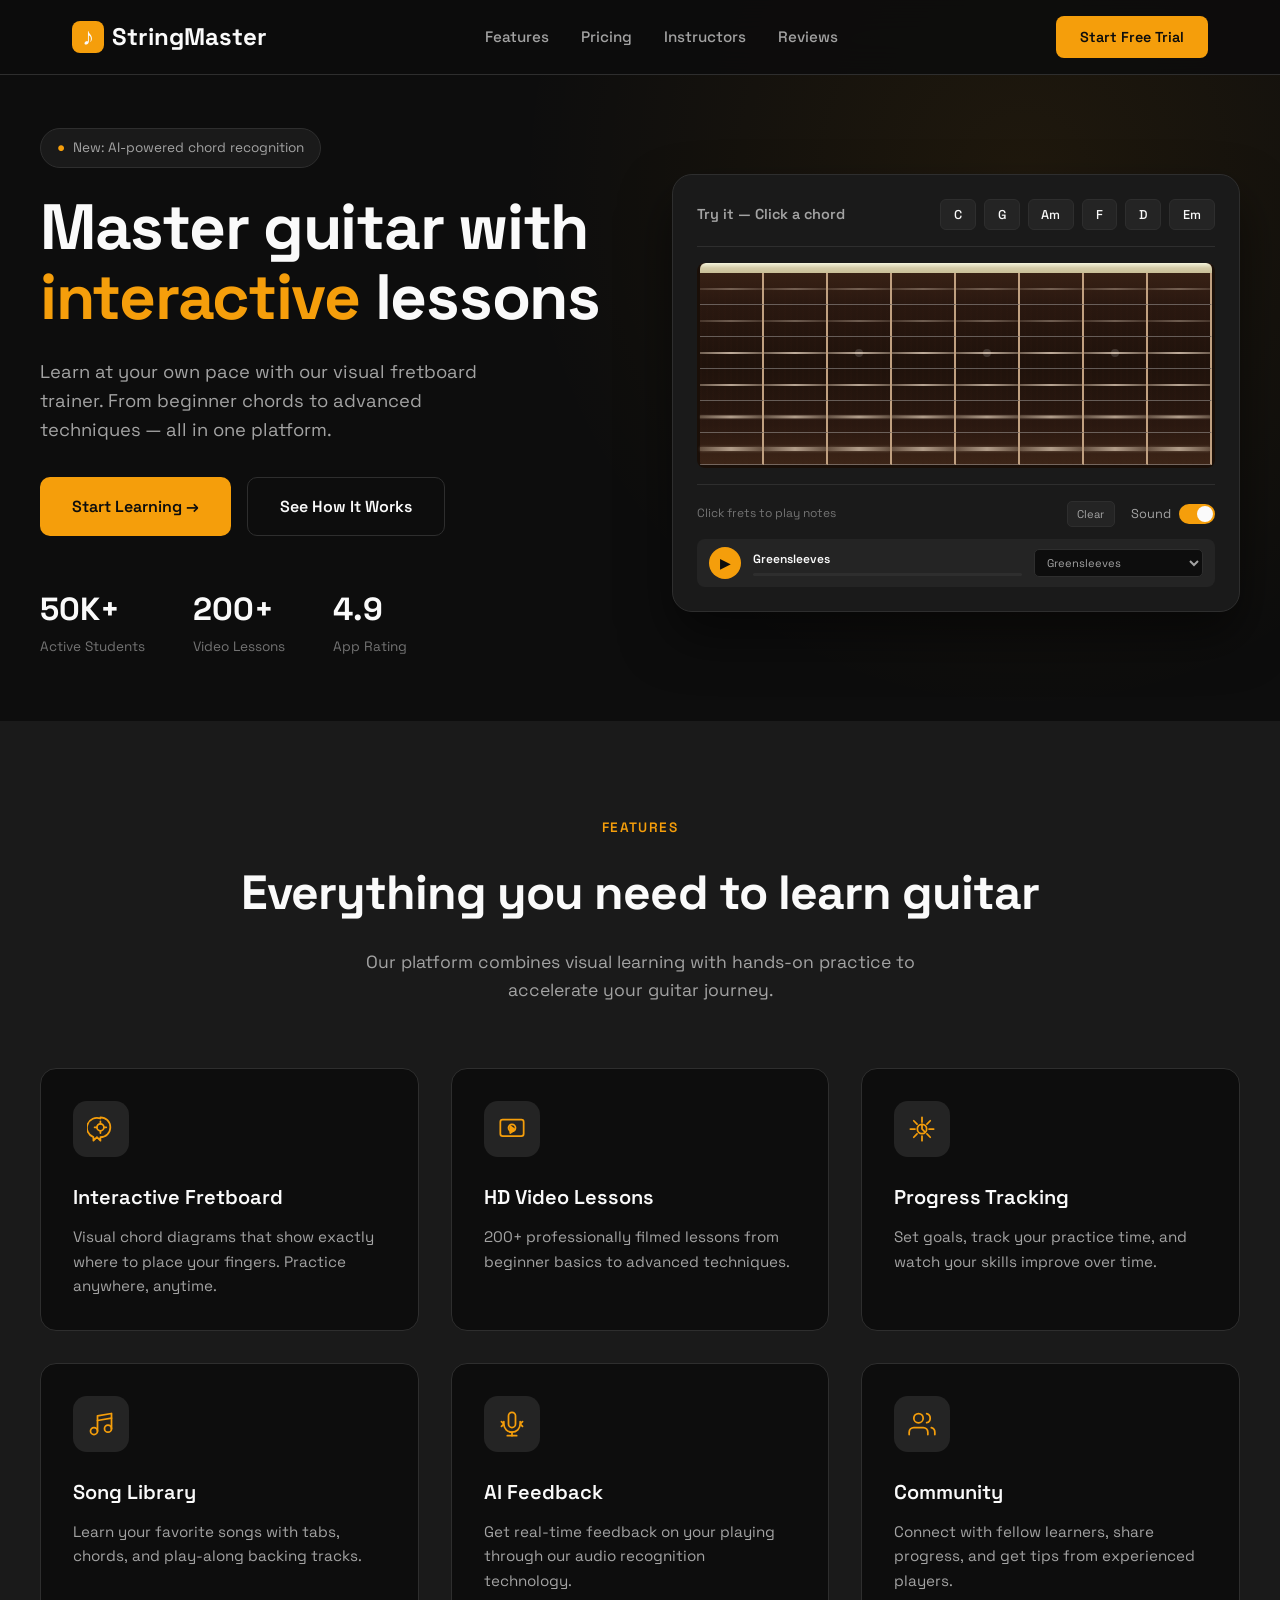
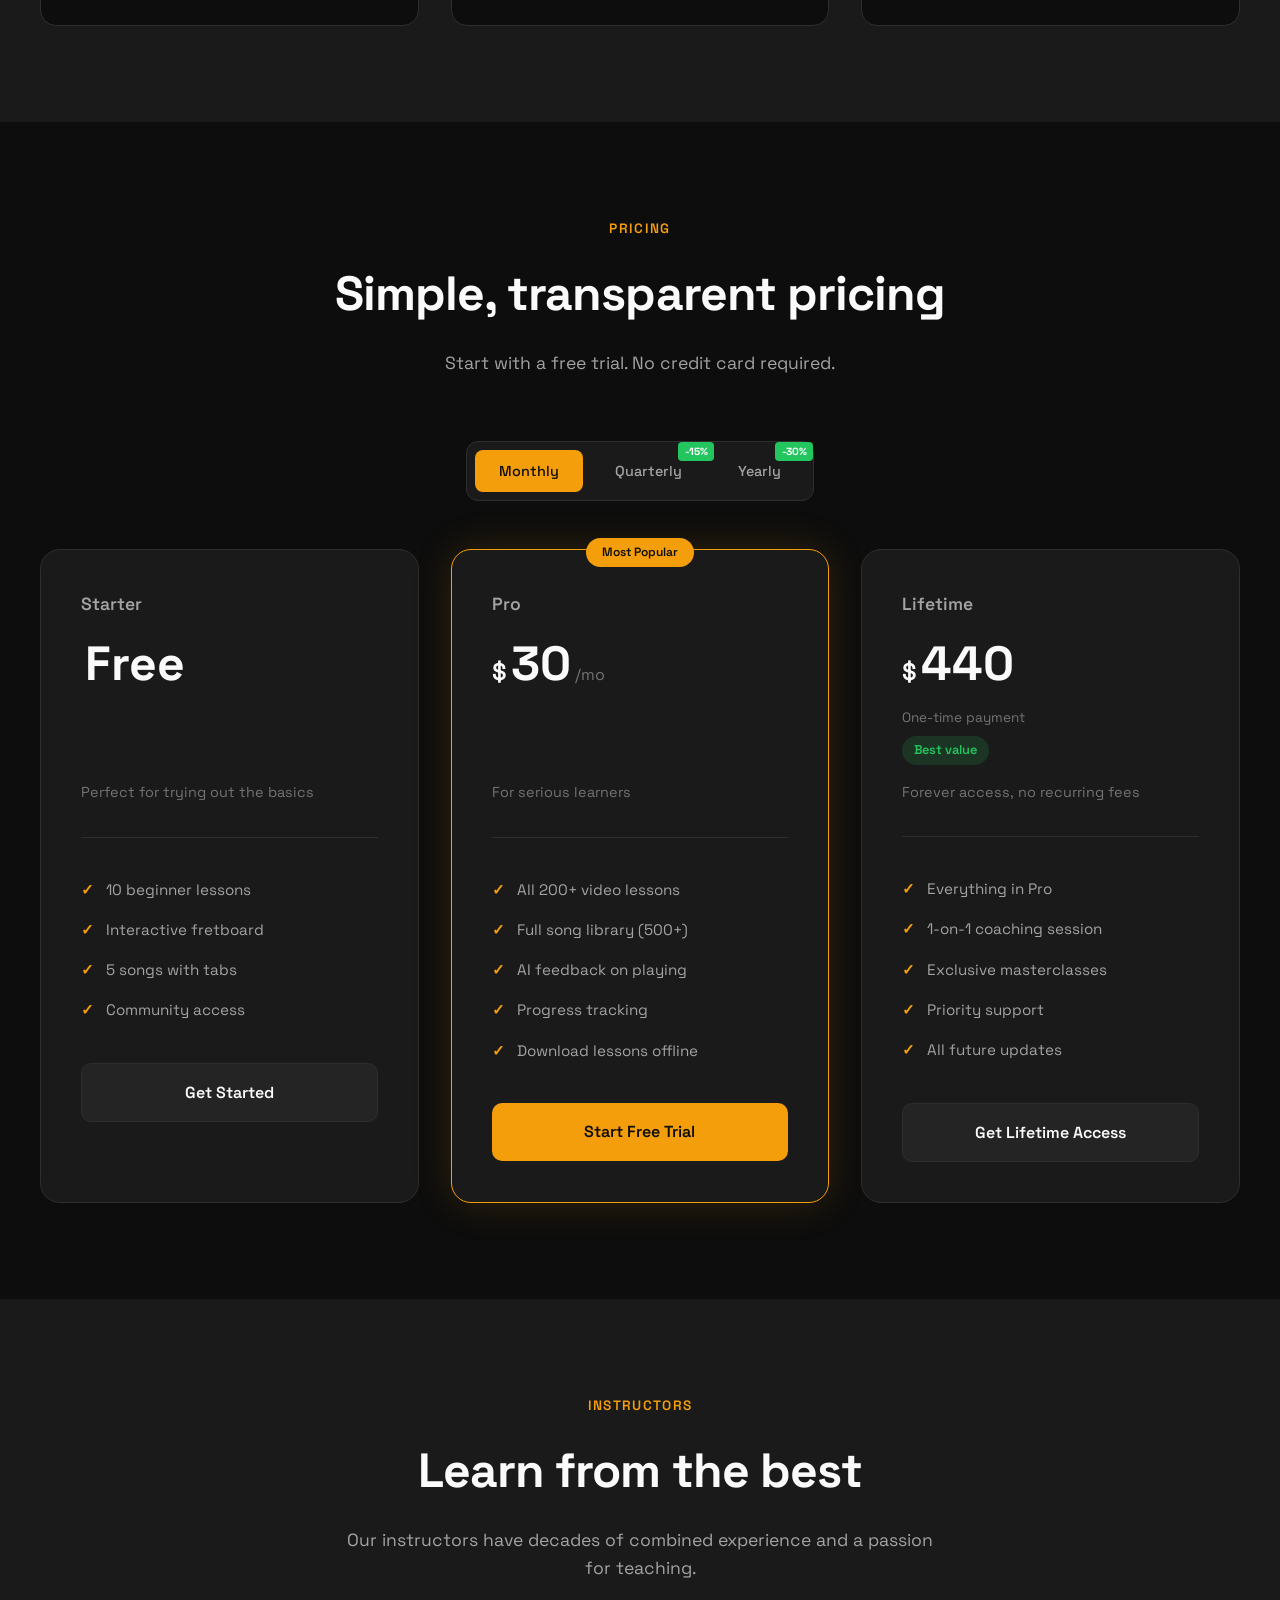
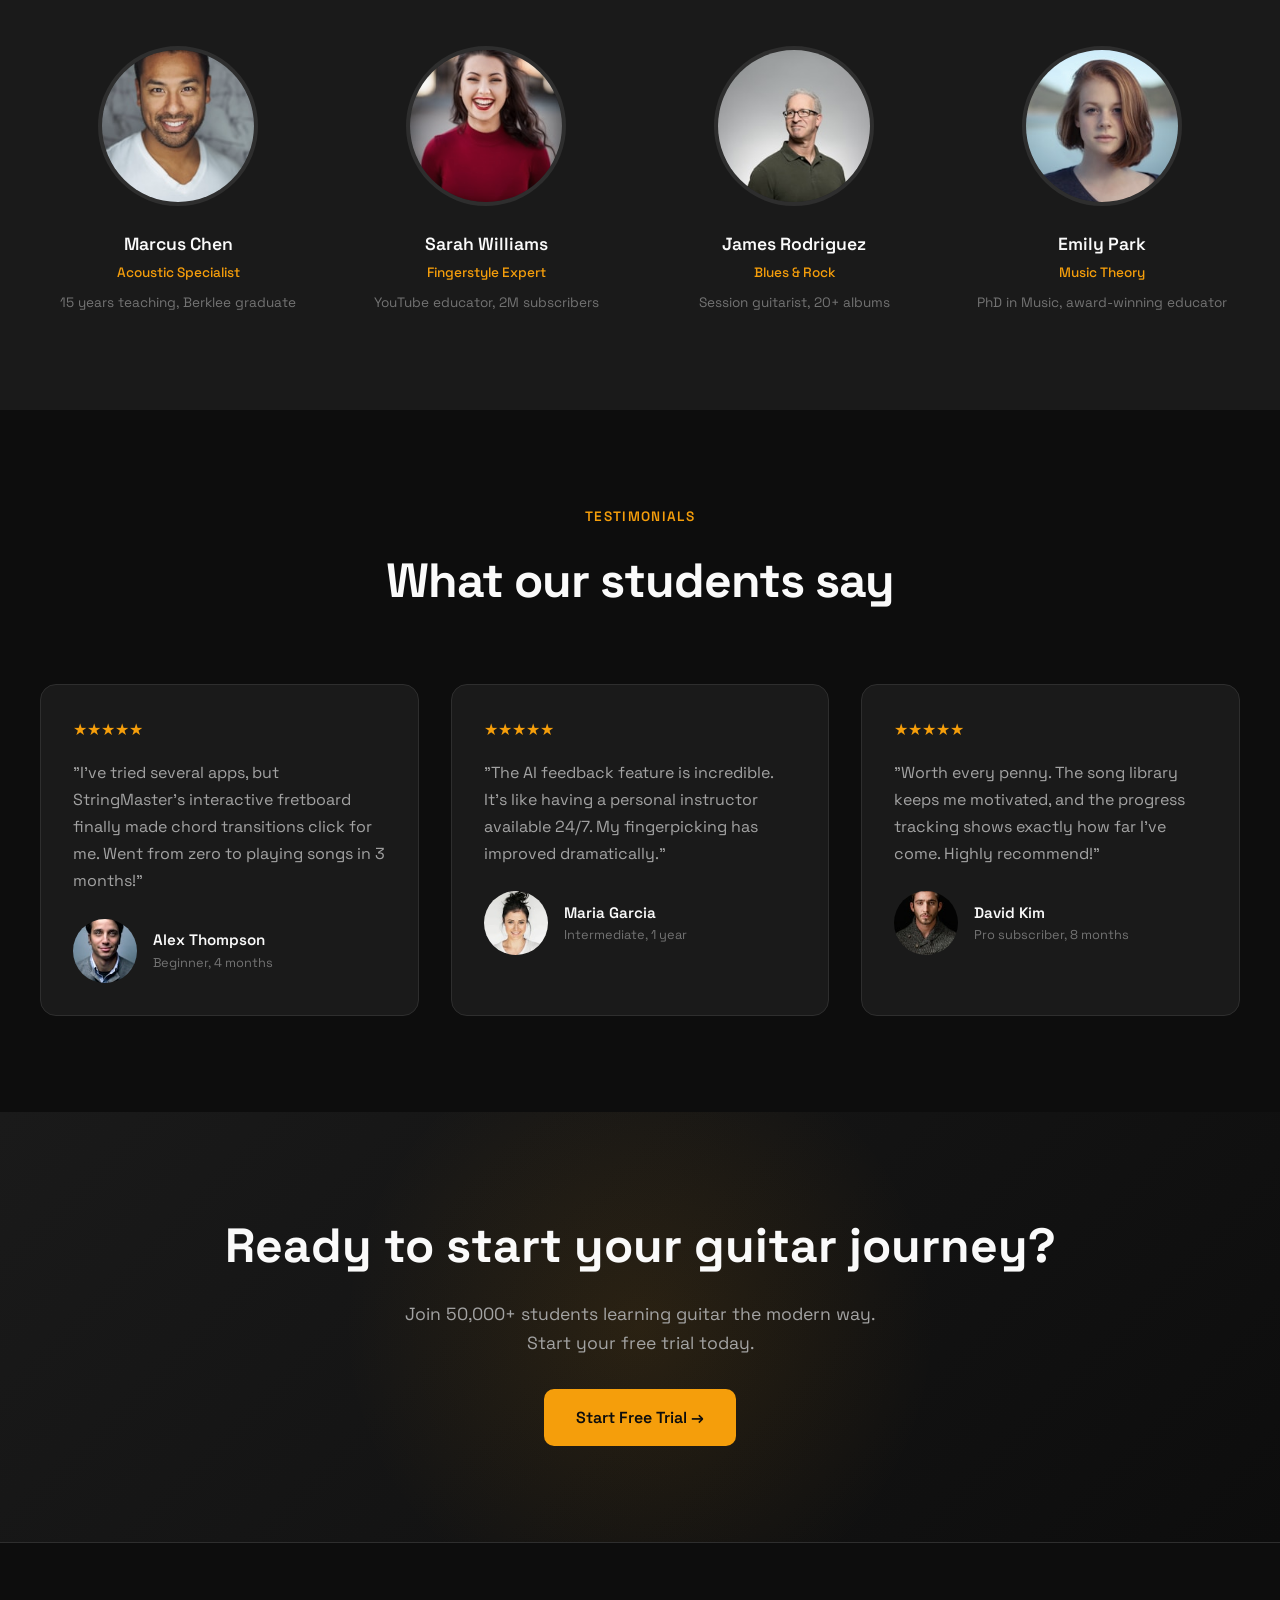
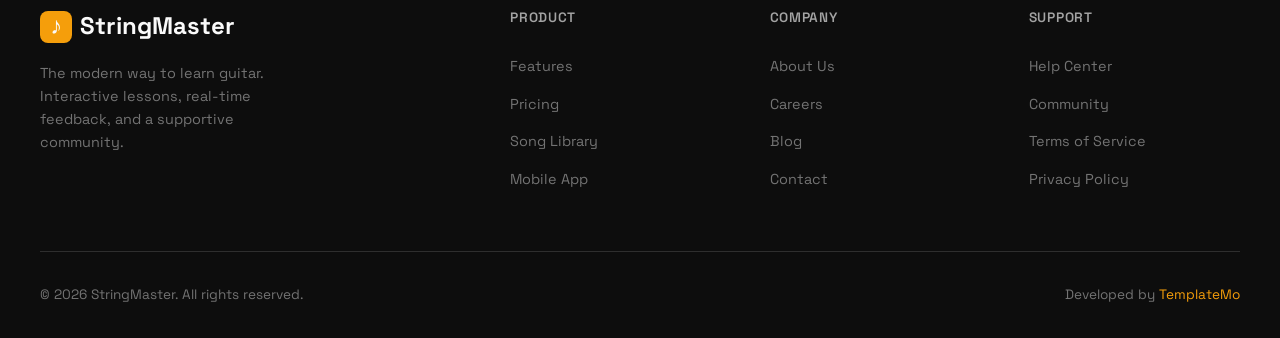
==== index.html @ d4609a4a "Add files via upload" ====
<!DOCTYPE html>
<html lang="en">
<head>
  <meta charset="UTF-8">
  <meta name="viewport" content="width=device-width, initial-scale=1.0">
  <title>StringMaster | Learn Guitar Online</title>
  <link rel="preconnect" href="https://fonts.googleapis.com">
  <link rel="preconnect" href="https://fonts.gstatic.com" crossorigin>
  <link href="https://fonts.googleapis.com/css2?family=Space+Grotesk:wght@300;400;500;600;700&display=swap" rel="stylesheet">
  <link rel="stylesheet" href="templatemo-606-string-master.css">
<!--

TemplateMo 606 String Master

https://templatemo.com/tm-606-string-master

-->
</head>
<body>

  <!-- Navigation -->
  <nav>
    <div class="nav-container">
      <a href="#" class="logo">
        <div class="logo-icon">♪</div>
        StringMaster
      </a>
      <ul class="nav-links">
        <li><a href="#features">Features</a></li>
        <li><a href="#pricing">Pricing</a></li>
        <li><a href="#instructors">Instructors</a></li>
        <li><a href="#testimonials">Reviews</a></li>
      </ul>
      <a href="#pricing" class="nav-cta"><span>Start Free Trial</span></a>
      <button class="mobile-menu-btn">☰</button>
    </div>
  </nav>

  <!-- Hero Section -->
  <!-- TIP: To enable full-screen hero, uncomment "min-height: 100vh" in the .hero CSS -->
  <section class="hero">
    <div class="hero-container">
      <div class="hero-content">
        <div class="hero-badge">
          <span>●</span> New: AI-powered chord recognition
        </div>
        <h1>Master guitar with <span class="highlight">interactive</span> lessons</h1>
        <p class="hero-description">
          Learn at your own pace with our visual fretboard trainer. 
          From beginner chords to advanced techniques — all in one platform.
        </p>
        <div class="hero-buttons">
          <a href="#pricing" class="btn-primary">
            Start Learning →
          </a>
          <a href="#features" class="btn-secondary">
            See How It Works
          </a>
        </div>
        <div class="hero-stats">
          <div class="stat">
            <div class="stat-value">50K+</div>
            <div class="stat-label">Active Students</div>
          </div>
          <div class="stat">
            <div class="stat-value">200+</div>
            <div class="stat-label">Video Lessons</div>
          </div>
          <div class="stat">
            <div class="stat-value">4.9</div>
            <div class="stat-label">App Rating</div>
          </div>
        </div>
      </div>

      <!-- Interactive Guitar -->
      <div class="guitar-wrapper">
        <div class="guitar-card">
          <div class="guitar-header">
            <span class="guitar-title">Try it — Click a chord</span>
            <div class="guitar-controls">
              <button class="chord-btn" data-chord="C">C</button>
              <button class="chord-btn" data-chord="G">G</button>
              <button class="chord-btn" data-chord="Am">Am</button>
              <button class="chord-btn" data-chord="F">F</button>
              <button class="chord-btn" data-chord="D">D</button>
              <button class="chord-btn" data-chord="Em">Em</button>
            </div>
          </div>
          <div class="guitar-neck">
            <div class="fretboard">
              <div class="nut"></div>
              <div class="fretboard-grid" id="fretboard">
                <div class="string-labels">
                  <div class="string-label">E</div>
                  <div class="string-label">B</div>
                  <div class="string-label">G</div>
                  <div class="string-label">D</div>
                  <div class="string-label">A</div>
                  <div class="string-label">E</div>
                </div>
                <!-- Frets generated by JS -->
              </div>
            </div>
          </div>
          <div class="guitar-footer">
            <div class="guitar-footer-row">
              <span class="guitar-hint">Click frets to play notes</span>
              <div class="footer-controls">
                <button class="clear-btn" id="clearBtn">Clear</button>
                <div class="sound-toggle">
                  <span>Sound</span>
                  <div class="toggle-switch active" id="soundToggle"></div>
                </div>
              </div>
            </div>
            <div class="song-player">
              <button class="play-btn" id="playBtn">▶</button>
              <div class="song-info">
                <div class="song-title" id="songTitle">Greensleeves</div>
                <div class="song-progress">
                  <div class="song-progress-bar" id="progressBar"></div>
                </div>
              </div>
              <select class="song-select" id="songSelect">
                <option value="greensleeves">Greensleeves</option>
                <option value="houseoftherisingsun">House of the Rising Sun</option>
                <option value="amazinggrace">Amazing Grace</option>
              </select>
            </div>
          </div>
        </div>
      </div>
    </div>
  </section>

  <!-- Features Section -->
  <section class="features" id="features">
    <div class="section-container">
      <div class="section-header">
        <div class="section-label">Features</div>
        <h2 class="section-title">Everything you need to learn guitar</h2>
        <p class="section-description">
          Our platform combines visual learning with hands-on practice 
          to accelerate your guitar journey.
        </p>
      </div>
      <div class="features-grid">
        <div class="feature-card">
          <div class="feature-icon">
            <svg width="28" height="28" viewBox="0 0 24 24" fill="none" stroke="currentColor" stroke-width="1.5" stroke-linecap="round" stroke-linejoin="round">
              <path d="M11.5 2a8.5 8.5 0 0 1 0 17v3l-3-3-3 3v-3a8.5 8.5 0 0 1 6-16z"/>
              <circle cx="11.5" cy="10.5" r="3"/>
              <path d="M11.5 7.5v-2M14.5 10.5h2M11.5 13.5v2M8.5 10.5h-2"/>
            </svg>
          </div>
          <h3>Interactive Fretboard</h3>
          <p>Visual chord diagrams that show exactly where to place your fingers. Practice anywhere, anytime.</p>
        </div>
        <div class="feature-card">
          <div class="feature-icon">
            <svg width="28" height="28" viewBox="0 0 24 24" fill="none" stroke="currentColor" stroke-width="1.5" stroke-linecap="round" stroke-linejoin="round">
              <rect x="2" y="4" width="20" height="14" rx="2"/>
              <circle cx="12" cy="11" r="3"/>
              <path d="M10.5 9.5l4 3-4 3z" fill="currentColor"/>
            </svg>
          </div>
          <h3>HD Video Lessons</h3>
          <p>200+ professionally filmed lessons from beginner basics to advanced techniques.</p>
        </div>
        <div class="feature-card">
          <div class="feature-icon">
            <svg width="28" height="28" viewBox="0 0 24 24" fill="none" stroke="currentColor" stroke-width="1.5" stroke-linecap="round" stroke-linejoin="round">
              <path d="M12 2v4M12 18v4M4.93 4.93l2.83 2.83M16.24 16.24l2.83 2.83M2 12h4M18 12h4M4.93 19.07l2.83-2.83M16.24 7.76l2.83-2.83"/>
              <circle cx="12" cy="12" r="4"/>
              <path d="M12 8v4l2 2"/>
            </svg>
          </div>
          <h3>Progress Tracking</h3>
          <p>Set goals, track your practice time, and watch your skills improve over time.</p>
        </div>
        <div class="feature-card">
          <div class="feature-icon">
            <svg width="28" height="28" viewBox="0 0 24 24" fill="none" stroke="currentColor" stroke-width="1.5" stroke-linecap="round" stroke-linejoin="round">
              <path d="M9 18V5l12-2v13"/>
              <circle cx="6" cy="18" r="3"/>
              <circle cx="18" cy="16" r="3"/>
              <path d="M9 9l12-2"/>
            </svg>
          </div>
          <h3>Song Library</h3>
          <p>Learn your favorite songs with tabs, chords, and play-along backing tracks.</p>
        </div>
        <div class="feature-card">
          <div class="feature-icon">
            <svg width="28" height="28" viewBox="0 0 24 24" fill="none" stroke="currentColor" stroke-width="1.5" stroke-linecap="round" stroke-linejoin="round">
              <path d="M12 2a3 3 0 0 0-3 3v7a3 3 0 0 0 6 0V5a3 3 0 0 0-3-3z"/>
              <path d="M19 10v2a7 7 0 0 1-14 0v-2"/>
              <line x1="12" y1="19" x2="12" y2="22"/>
              <path d="M8 22h8"/>
              <path d="M3 10l1.5 1.5M21 10l-1.5 1.5M3 14l1.5-1.5M21 14l-1.5-1.5"/>
            </svg>
          </div>
          <h3>AI Feedback</h3>
          <p>Get real-time feedback on your playing through our audio recognition technology.</p>
        </div>
        <div class="feature-card">
          <div class="feature-icon">
            <svg width="28" height="28" viewBox="0 0 24 24" fill="none" stroke="currentColor" stroke-width="1.5" stroke-linecap="round" stroke-linejoin="round">
              <path d="M17 21v-2a4 4 0 0 0-4-4H5a4 4 0 0 0-4 4v2"/>
              <circle cx="9" cy="7" r="4"/>
              <path d="M23 21v-2a4 4 0 0 0-3-3.87"/>
              <path d="M16 3.13a4 4 0 0 1 0 7.75"/>
            </svg>
          </div>
          <h3>Community</h3>
          <p>Connect with fellow learners, share progress, and get tips from experienced players.</p>
        </div>
      </div>
    </div>
  </section>

  <!-- Pricing Section -->
  <section class="pricing" id="pricing">
    <div class="section-container">
      <div class="section-header">
        <div class="section-label">Pricing</div>
        <h2 class="section-title">Simple, transparent pricing</h2>
        <p class="section-description">
          Start with a free trial. No credit card required.
        </p>
      </div>
      <div class="billing-toggle">
        <button class="billing-option active" data-billing="monthly">Monthly</button>
        <button class="billing-option" data-billing="quarterly">
          Quarterly
          <span class="discount-badge">-15%</span>
        </button>
        <button class="billing-option" data-billing="yearly">
          Yearly
          <span class="discount-badge">-30%</span>
        </button>
      </div>
      <div class="pricing-grid">
        <div class="pricing-card">
          <div class="pricing-name">Starter</div>
          <div class="pricing-price">
            <span class="currency"></span>Free
          </div>
          <div class="pricing-billed"></div>
          <div class="pricing-savings"></div>
          <p class="pricing-description">Perfect for trying out the basics</p>
          <ul class="pricing-features">
            <li>10 beginner lessons</li>
            <li>Interactive fretboard</li>
            <li>5 songs with tabs</li>
            <li>Community access</li>
          </ul>
          <a href="#" class="pricing-btn">Get Started</a>
        </div>
        <div class="pricing-card featured" id="proCard">
          <div class="pricing-name">Pro</div>
          <div class="pricing-price">
            <span class="currency">$</span><span id="proPrice">30</span><span class="period">/mo</span>
          </div>
          <div class="pricing-billed" id="proBilled"></div>
          <div class="pricing-savings" id="proSavings"></div>
          <p class="pricing-description">For serious learners</p>
          <ul class="pricing-features">
            <li>All 200+ video lessons</li>
            <li>Full song library (500+)</li>
            <li>AI feedback on playing</li>
            <li>Progress tracking</li>
            <li>Download lessons offline</li>
          </ul>
          <a href="#" class="pricing-btn">Start Free Trial</a>
        </div>
        <div class="pricing-card">
          <div class="pricing-name">Lifetime</div>
          <div class="pricing-price">
            <span class="currency">$</span>440
          </div>
          <div class="pricing-billed">One-time payment</div>
          <div class="pricing-savings">Best value</div>
          <p class="pricing-description">Forever access, no recurring fees</p>
          <ul class="pricing-features">
            <li>Everything in Pro</li>
            <li>1-on-1 coaching session</li>
            <li>Exclusive masterclasses</li>
            <li>Priority support</li>
            <li>All future updates</li>
          </ul>
          <a href="#" class="pricing-btn">Get Lifetime Access</a>
        </div>
      </div>
    </div>
  </section>

  <!-- Instructors Section -->
  <section class="instructors" id="instructors">
    <div class="section-container">
      <div class="section-header">
        <div class="section-label">Instructors</div>
        <h2 class="section-title">Learn from the best</h2>
        <p class="section-description">
          Our instructors have decades of combined experience and a passion for teaching.
        </p>
      </div>
      <div class="instructors-grid">
        <div class="instructor-card">
          <div class="instructor-image">
            <img src="images/acoustic-specialist.jpg" alt="Marcus Chen">
          </div>
          <div class="instructor-name">Marcus Chen</div>
          <div class="instructor-role">Acoustic Specialist</div>
          <p class="instructor-bio">15 years teaching, Berklee graduate</p>
        </div>
        <div class="instructor-card">
          <div class="instructor-image">
            <img src="images/fingerstyle-expert.jpg" alt="Sarah Williams">
          </div>
          <div class="instructor-name">Sarah Williams</div>
          <div class="instructor-role">Fingerstyle Expert</div>
          <p class="instructor-bio">YouTube educator, 2M subscribers</p>
        </div>
        <div class="instructor-card">
          <div class="instructor-image">
            <img src="images/blues-rock-guitar.jpg" alt="James Rodriguez">
          </div>
          <div class="instructor-name">James Rodriguez</div>
          <div class="instructor-role">Blues & Rock</div>
          <p class="instructor-bio">Session guitarist, 20+ albums</p>
        </div>
        <div class="instructor-card">
          <div class="instructor-image">
            <img src="images/music-theory-instructor.jpg" alt="Emily Park">
          </div>
          <div class="instructor-name">Emily Park</div>
          <div class="instructor-role">Music Theory</div>
          <p class="instructor-bio">PhD in Music, award-winning educator</p>
        </div>
      </div>
    </div>
  </section>

  <!-- Testimonials Section -->
  <section class="testimonials" id="testimonials">
    <div class="section-container">
      <div class="section-header">
        <div class="section-label">Testimonials</div>
        <h2 class="section-title">What our students say</h2>
      </div>
      <div class="testimonials-grid">
        <div class="testimonial-card">
          <div class="testimonial-stars">★★★★★</div>
          <p class="testimonial-text">"I've tried several apps, but StringMaster's interactive fretboard finally made chord transitions click for me. Went from zero to playing songs in 3 months!"</p>
          <div class="testimonial-author">
            <div class="testimonial-avatar">
              <img src="images/alex-student.jpg" alt="Alex Thompson">
            </div>
            <div>
              <div class="testimonial-name">Alex Thompson</div>
              <div class="testimonial-title">Beginner, 4 months</div>
            </div>
          </div>
        </div>
        <div class="testimonial-card">
          <div class="testimonial-stars">★★★★★</div>
          <p class="testimonial-text">"The AI feedback feature is incredible. It's like having a personal instructor available 24/7. My fingerpicking has improved dramatically."</p>
          <div class="testimonial-author">
            <div class="testimonial-avatar">
              <img src="images/maria-student.jpg" alt="Maria Garcia">
            </div>
            <div>
              <div class="testimonial-name">Maria Garcia</div>
              <div class="testimonial-title">Intermediate, 1 year</div>
            </div>
          </div>
        </div>
        <div class="testimonial-card">
          <div class="testimonial-stars">★★★★★</div>
          <p class="testimonial-text">"Worth every penny. The song library keeps me motivated, and the progress tracking shows exactly how far I've come. Highly recommend!"</p>
          <div class="testimonial-author">
            <div class="testimonial-avatar">
              <img src="images/david-student.jpg" alt="David Kim">
            </div>
            <div>
              <div class="testimonial-name">David Kim</div>
              <div class="testimonial-title">Pro subscriber, 8 months</div>
            </div>
          </div>
        </div>
      </div>
    </div>
  </section>

  <!-- CTA Section -->
  <section class="cta">
    <div class="section-container cta-content">
      <h2>Ready to start your guitar journey?</h2>
      <p>Join 50,000+ students learning guitar the modern way. Start your free trial today.</p>
      <a href="#pricing" class="btn-primary">Start Free Trial →</a>
    </div>
  </section>

  <!-- Footer -->
  <footer>
    <div class="footer-container">
      <div class="footer-grid">
        <div class="footer-brand">
          <a href="#" class="logo">
            <div class="logo-icon">♪</div>
            StringMaster
          </a>
          <p>The modern way to learn guitar. Interactive lessons, real-time feedback, and a supportive community.</p>
        </div>
        <div>
          <h4 class="footer-title">Product</h4>
          <ul class="footer-links">
            <li><a href="#">Features</a></li>
            <li><a href="#">Pricing</a></li>
            <li><a href="#">Song Library</a></li>
            <li><a href="#">Mobile App</a></li>
          </ul>
        </div>
        <div>
          <h4 class="footer-title">Company</h4>
          <ul class="footer-links">
            <li><a href="#">About Us</a></li>
            <li><a href="#">Careers</a></li>
            <li><a href="#">Blog</a></li>
            <li><a href="#">Contact</a></li>
          </ul>
        </div>
        <div>
          <h4 class="footer-title">Support</h4>
          <ul class="footer-links">
            <li><a href="#">Help Center</a></li>
            <li><a href="#">Community</a></li>
            <li><a href="#">Terms of Service</a></li>
            <li><a href="#">Privacy Policy</a></li>
          </ul>
        </div>
      </div>
      <div class="footer-bottom">
        <span>© 2026 StringMaster. All rights reserved.</span>
        <span>Developed by <a href="https://www.templatemo.com" target="_blank" rel="nofollow noopener">TemplateMo</a></span>
      </div>
    </div>
  </footer>

<script src="templatemo-606-string-scripts.js"></script>
</body>
</html>
---- templatemo-606-string-master.css ----
@charset "utf-8";
/* CSS Document 

TemplateMo 606 String Master

https://templatemo.com/tm-606-string-master

*/

* {
	margin: 0;
	padding: 0;
	box-sizing: border-box;
}

:root {
	--bg-dark: #0d0d0d;
	--bg-card: #1a1a1a;
	--bg-elevated: #242424;
	--accent: #f59e0b;
	--accent-light: #fbbf24;
	--accent-dark: #d97706;
	--text-primary: #fafafa;
	--text-secondary: #a3a3a3;
	--text-muted: #737373;
	--border: #2e2e2e;
}

html {
	scroll-behavior: smooth;
}

body {
	font-family: 'Space Grotesk', sans-serif;
	background: var(--bg-dark);
	color: var(--text-primary);
	line-height: 1.6;
}

/* Navigation */
nav {
	position: fixed;
	top: 0;
	left: 0;
	right: 0;
	z-index: 1000;
	background: rgba(13, 13, 13, 0.9);
	backdrop-filter: blur(20px);
	border-bottom: 1px solid var(--border);
}

.nav-container {
	max-width: 1200px;
	margin: 0 auto;
	padding: 1rem 2rem;
	display: flex;
	justify-content: space-between;
	align-items: center;
}

.logo {
	font-size: 1.5rem;
	font-weight: 700;
	color: var(--text-primary);
	text-decoration: none;
	display: flex;
	align-items: center;
	gap: 0.5rem;
}

.logo-icon {
	width: 32px;
	height: 32px;
	background: var(--accent);
	border-radius: 8px;
	display: flex;
	align-items: center;
	justify-content: center;
}

.nav-links {
	display: flex;
	gap: 2rem;
	list-style: none;
}

.nav-links a {
	color: var(--text-secondary);
	text-decoration: none;
	font-size: 0.95rem;
	font-weight: 500;
	transition: color 0.2s;
}

.nav-links a:hover {
	color: var(--accent);
}

.nav-cta {
	background: var(--accent);
	color: var(--bg-dark);
	padding: 0.6rem 1.5rem;
	border-radius: 8px;
	text-decoration: none;
	font-weight: 600;
	font-size: 0.9rem;
	transition: all 0.2s;
}

.nav-cta span {
	display: inline;
	background: transparent;
	padding: 0;
}

.nav-cta:hover {
	background: var(--accent-light);
	transform: translateY(-1px);
}

/* Hero Section */
.hero {
	/* min-height: 100vh; */
	/* Uncomment for full-screen hero */
	display: flex;
	align-items: center;
	padding: 8rem 2rem 4rem;
	position: relative;
	overflow: hidden;
}

.hero::before {
	content: '';
	position: absolute;
	top: -50%;
	right: -20%;
	width: 80%;
	height: 150%;
	background: radial-gradient(ellipse, rgba(245, 158, 11, 0.08) 0%, transparent 70%);
	pointer-events: none;
}

.hero-container {
	max-width: 1200px;
	margin: 0 auto;
	display: grid;
	grid-template-columns: 1fr 1fr;
	gap: 4rem;
	align-items: center;
}

.hero-content {
	position: relative;
	z-index: 1;
}

.hero-badge {
	display: inline-flex;
	align-items: center;
	gap: 0.5rem;
	background: var(--bg-card);
	border: 1px solid var(--border);
	padding: 0.5rem 1rem;
	border-radius: 100px;
	font-size: 0.85rem;
	color: var(--text-secondary);
	margin-bottom: 1.5rem;
}

.hero-badge span {
	color: var(--accent);
}

.hero h1 {
	font-size: clamp(2.5rem, 5vw, 4rem);
	font-weight: 700;
	line-height: 1.1;
	margin-bottom: 1.5rem;
	letter-spacing: -0.02em;
}

.hero h1 .highlight {
	color: var(--accent);
}

.hero-description {
	font-size: 1.15rem;
	color: var(--text-secondary);
	margin-bottom: 2rem;
	max-width: 480px;
}

.hero-buttons {
	display: flex;
	gap: 1rem;
	margin-bottom: 3rem;
}

.btn-primary {
	background: var(--accent);
	color: var(--bg-dark);
	padding: 1rem 2rem;
	border-radius: 10px;
	text-decoration: none;
	font-weight: 600;
	display: inline-flex;
	align-items: center;
	gap: 0.5rem;
	transition: all 0.2s;
}

.btn-primary:hover {
	background: var(--accent-light);
	transform: translateY(-2px);
	box-shadow: 0 10px 30px rgba(245, 158, 11, 0.3);
}

.btn-secondary {
	background: transparent;
	color: var(--text-primary);
	padding: 1rem 2rem;
	border-radius: 10px;
	text-decoration: none;
	font-weight: 600;
	border: 1px solid var(--border);
	transition: all 0.2s;
}

.btn-secondary:hover {
	border-color: var(--text-secondary);
	background: var(--bg-card);
}

.hero-stats {
	display: flex;
	gap: 3rem;
}

.stat {
	text-align: left;
}

.stat-value {
	font-size: 2rem;
	font-weight: 700;
	color: var(--text-primary);
}

.stat-label {
	font-size: 0.85rem;
	color: var(--text-muted);
}

/* Guitar Section */
.guitar-wrapper {
	position: relative;
	z-index: 1;
}

.guitar-card {
	background: var(--bg-card);
	border: 1px solid var(--border);
	border-radius: 20px;
	padding: 1.5rem;
	box-shadow: 0 25px 50px rgba(0, 0, 0, 0.5);
}

.guitar-header {
	display: flex;
	justify-content: space-between;
	align-items: center;
	margin-bottom: 1rem;
	padding-bottom: 1rem;
	border-bottom: 1px solid var(--border);
}

.guitar-title {
	font-size: 0.9rem;
	font-weight: 600;
	color: var(--text-secondary);
}

.guitar-controls {
	display: flex;
	gap: 0.5rem;
}

.chord-btn {
	background: var(--bg-elevated);
	border: 1px solid var(--border);
	color: var(--text-primary);
	padding: 0.4rem 0.8rem;
	border-radius: 6px;
	font-size: 0.8rem;
	font-family: inherit;
	font-weight: 500;
	cursor: pointer;
	transition: all 0.15s;
}

.chord-btn:hover {
	background: var(--accent);
	color: var(--bg-dark);
	border-color: var(--accent);
}

.chord-btn.active {
	background: var(--accent);
	color: var(--bg-dark);
	border-color: var(--accent);
}

/* Mini Guitar Fretboard */
.guitar-neck {
	position: relative;
	overflow: hidden;
	border-radius: 8px;
}

.fretboard {
	background:
		repeating-linear-gradient(90deg,
			transparent 0px,
			rgba(60, 30, 20, 0.15) 1px,
			transparent 2px,
			transparent 6px),
		linear-gradient(180deg,
			#3d2517 0%,
			#2a1810 20%,
			#1f120b 50%,
			#2a1810 80%,
			#3d2517 100%);
	border-radius: 6px;
	border: 3px solid #1a0f08;
	border-top: none;
}

.nut {
	height: 10px;
	background: linear-gradient(180deg,
			#f5f5dc 0%,
			#d4cba8 50%,
			#c9c098 100%);
	border-radius: 6px 6px 0 0;
}

.fretboard-grid {
	display: grid;
	grid-template-columns: repeat(8, 1fr);
	grid-template-rows: repeat(6, 32px);
	position: relative;
}

.string-labels {
	position: absolute;
	left: -28px;
	top: 0;
	height: calc(6 * 32px);
	display: flex;
	flex-direction: column;
}

.string-label {
	height: 32px;
	display: flex;
	align-items: center;
	justify-content: center;
	font-size: 0.7rem;
	color: var(--text-muted);
	font-weight: 500;
}

.fret {
	position: relative;
	border-right: 2px solid #c0a080;
	border-bottom: 1px solid rgba(200, 200, 200, 0.4);
	cursor: pointer;
	display: flex;
	align-items: center;
	justify-content: center;
	transition: background 0.1s;
}

.fret:hover {
	background: rgba(245, 158, 11, 0.15);
}

.fret::after {
	content: '';
	position: absolute;
	left: 0;
	right: 0;
	top: 50%;
	transform: translateY(-50%);
	pointer-events: none;
}

/* String thickness - thicker for lower strings */
.fret[data-string="0"]::after {
	height: 1px;
	background: linear-gradient(90deg,
			rgba(200, 180, 160, 0.4),
			rgba(240, 220, 200, 0.7),
			rgba(200, 180, 160, 0.4));
}

.fret[data-string="1"]::after {
	height: 1px;
	background: linear-gradient(90deg,
			rgba(200, 180, 160, 0.4),
			rgba(240, 220, 200, 0.7),
			rgba(200, 180, 160, 0.4));
}

.fret[data-string="2"]::after {
	height: 2px;
	background: linear-gradient(90deg,
			rgba(190, 170, 150, 0.5),
			rgba(230, 210, 190, 0.8),
			rgba(190, 170, 150, 0.5));
}

.fret[data-string="3"]::after {
	height: 2px;
	background: linear-gradient(90deg,
			rgba(180, 160, 140, 0.5),
			rgba(220, 200, 180, 0.8),
			rgba(180, 160, 140, 0.5));
}

.fret[data-string="4"]::after {
	height: 3px;
	background: linear-gradient(90deg,
			rgba(160, 140, 120, 0.5),
			rgba(200, 180, 160, 0.85),
			rgba(160, 140, 120, 0.5));
	box-shadow: 0 0 2px rgba(200, 180, 160, 0.3);
}

.fret[data-string="5"]::after {
	height: 4px;
	background: linear-gradient(90deg,
			rgba(150, 130, 110, 0.5),
			rgba(190, 170, 150, 0.9),
			rgba(150, 130, 110, 0.5));
	box-shadow: 0 0 3px rgba(190, 170, 150, 0.4);
}

.note-marker {
	width: 18px;
	height: 18px;
	background: var(--accent);
	border-radius: 50%;
	display: none;
	align-items: center;
	justify-content: center;
	font-size: 0.5rem;
	font-weight: 700;
	color: var(--bg-dark);
	z-index: 2;
	box-shadow: 0 2px 8px rgba(245, 158, 11, 0.5);
}

.note-marker.show {
	display: flex;
}

.note-marker.playing {
	animation: notePulse 0.3s ease;
}

@keyframes notePulse {
	0% {
		transform: scale(1);
	}

	50% {
		transform: scale(1.3);
	}

	100% {
		transform: scale(1);
	}
}

.fret-marker {
	position: absolute;
	width: 8px;
	height: 8px;
	background: rgba(255, 255, 255, 0.15);
	border-radius: 50%;
	pointer-events: none;
}

.guitar-footer {
	margin-top: 1rem;
	padding-top: 1rem;
	border-top: 1px solid var(--border);
	display: flex;
	flex-direction: column;
	gap: 0.75rem;
}

.guitar-footer-row {
	display: flex;
	justify-content: space-between;
	align-items: center;
}

.guitar-hint {
	font-size: 0.75rem;
	color: var(--text-muted);
}

.footer-controls {
	display: flex;
	align-items: center;
	gap: 1rem;
}

.clear-btn {
	background: var(--bg-elevated);
	border: 1px solid var(--border);
	color: var(--text-secondary);
	padding: 0.3rem 0.6rem;
	border-radius: 5px;
	font-size: 0.7rem;
	font-family: inherit;
	cursor: pointer;
	transition: all 0.15s;
}

.clear-btn:hover {
	background: var(--border);
	color: var(--text-primary);
}

.sound-toggle {
	display: flex;
	align-items: center;
	gap: 0.5rem;
	font-size: 0.8rem;
	color: var(--text-secondary);
}

.toggle-switch {
	width: 36px;
	height: 20px;
	background: var(--bg-elevated);
	border-radius: 10px;
	position: relative;
	cursor: pointer;
	transition: background 0.2s;
}

.toggle-switch.active {
	background: var(--accent);
}

.toggle-switch::after {
	content: '';
	position: absolute;
	width: 16px;
	height: 16px;
	background: var(--text-primary);
	border-radius: 50%;
	top: 2px;
	left: 2px;
	transition: transform 0.2s;
}

.toggle-switch.active::after {
	transform: translateX(16px);
}

/* Song Player */
.song-player {
	display: flex;
	align-items: center;
	gap: 0.75rem;
	background: var(--bg-elevated);
	border-radius: 8px;
	padding: 0.5rem 0.75rem;
}

.play-btn {
	width: 32px;
	height: 32px;
	background: var(--accent);
	border: none;
	border-radius: 50%;
	color: var(--bg-dark);
	font-size: 0.9rem;
	cursor: pointer;
	display: flex;
	align-items: center;
	justify-content: center;
	transition: all 0.15s;
	flex-shrink: 0;
}

.play-btn:hover {
	background: var(--accent-light);
	transform: scale(1.05);
}

.play-btn.playing {
	background: var(--accent-dark);
}

.song-info {
	flex: 1;
	min-width: 0;
}

.song-title {
	font-size: 0.75rem;
	font-weight: 600;
	color: var(--text-primary);
	white-space: nowrap;
	overflow: hidden;
	text-overflow: ellipsis;
}

.song-progress {
	width: 100%;
	height: 3px;
	background: var(--border);
	border-radius: 2px;
	margin-top: 4px;
	overflow: hidden;
}

.song-progress-bar {
	height: 100%;
	background: var(--accent);
	width: 0%;
	transition: width 0.1s linear;
}

.song-select {
	background: var(--bg-dark);
	border: 1px solid var(--border);
	color: var(--text-secondary);
	padding: 0.3rem 0.5rem;
	border-radius: 5px;
	font-size: 0.7rem;
	font-family: inherit;
	cursor: pointer;
}

.song-select:focus {
	outline: none;
	border-color: var(--accent);
}

/* Features Section */
.features {
	padding: 6rem 2rem;
	background: var(--bg-card);
}

.section-container {
	max-width: 1200px;
	margin: 0 auto;
}

.section-header {
	text-align: center;
	margin-bottom: 4rem;
}

.section-label {
	font-size: 0.85rem;
	color: var(--accent);
	font-weight: 600;
	text-transform: uppercase;
	letter-spacing: 0.1em;
	margin-bottom: 1rem;
}

.section-title {
	font-size: clamp(2rem, 4vw, 3rem);
	font-weight: 700;
	margin-bottom: 1rem;
	letter-spacing: -0.02em;
}

.section-description {
	font-size: 1.1rem;
	color: var(--text-secondary);
	max-width: 600px;
	margin: 0 auto;
}

.features-grid {
	display: grid;
	grid-template-columns: repeat(3, 1fr);
	gap: 2rem;
}

.feature-card {
	background: var(--bg-dark);
	border: 1px solid var(--border);
	border-radius: 16px;
	padding: 2rem;
	transition: all 0.3s;
}

.feature-card:hover {
	border-color: var(--accent);
	transform: translateY(-4px);
}

.feature-icon {
	width: 56px;
	height: 56px;
	background: var(--bg-elevated);
	border-radius: 14px;
	display: flex;
	align-items: center;
	justify-content: center;
	margin-bottom: 1.5rem;
	color: var(--accent);
	transition: all 0.3s;
}

.feature-card:hover .feature-icon {
	background: var(--accent);
	color: var(--bg-dark);
}

.feature-card h3 {
	font-size: 1.25rem;
	font-weight: 600;
	margin-bottom: 0.75rem;
}

.feature-card p {
	color: var(--text-secondary);
	font-size: 0.95rem;
}

/* Pricing Section */
.pricing {
	padding: 6rem 2rem;
}

.billing-toggle {
	display: flex;
	justify-content: center;
	align-items: center;
	gap: 0.5rem;
	margin-bottom: 3rem;
	background: var(--bg-card);
	padding: 0.5rem;
	border-radius: 12px;
	width: fit-content;
	margin-left: auto;
	margin-right: auto;
	border: 1px solid var(--border);
}

.billing-option {
	padding: 0.75rem 1.5rem;
	border-radius: 8px;
	font-size: 0.9rem;
	font-weight: 500;
	color: var(--text-secondary);
	cursor: pointer;
	transition: all 0.2s;
	position: relative;
	background: transparent;
	border: none;
	font-family: inherit;
}

.billing-option:hover {
	color: var(--text-primary);
}

.billing-option.active {
	background: var(--accent);
	color: var(--bg-dark);
}

.billing-option .discount-badge {
	position: absolute;
	top: -8px;
	right: -8px;
	background: #22c55e;
	color: #fff;
	font-size: 0.65rem;
	font-weight: 700;
	padding: 0.2rem 0.4rem;
	border-radius: 4px;
}

.pricing-grid {
	display: grid;
	grid-template-columns: repeat(3, 1fr);
	gap: 2rem;
}

.pricing-card {
	background: var(--bg-card);
	border: 1px solid var(--border);
	border-radius: 20px;
	padding: 2.5rem;
	position: relative;
	transition: all 0.3s;
}

.pricing-card:hover {
	transform: translateY(-4px);
}

.pricing-card.featured {
	border-color: var(--accent);
	box-shadow: 0 0 40px rgba(245, 158, 11, 0.15);
}

.pricing-card.featured::before {
	content: 'Most Popular';
	position: absolute;
	top: -12px;
	left: 50%;
	transform: translateX(-50%);
	background: var(--accent);
	color: var(--bg-dark);
	padding: 0.3rem 1rem;
	border-radius: 100px;
	font-size: 0.75rem;
	font-weight: 600;
}

.pricing-name {
	font-size: 1.1rem;
	font-weight: 600;
	color: var(--text-secondary);
	margin-bottom: 0.5rem;
}

.pricing-price {
	font-size: 3rem;
	font-weight: 700;
	margin-bottom: 0.25rem;
	display: flex;
	align-items: baseline;
	gap: 0.25rem;
}

.pricing-price .currency {
	font-size: 1.5rem;
	font-weight: 600;
}

.pricing-price .period {
	font-size: 1rem;
	font-weight: 400;
	color: var(--text-muted);
}

.pricing-billed {
	font-size: 0.85rem;
	color: var(--text-muted);
	margin-bottom: 0.5rem;
	min-height: 1.2rem;
}

.pricing-savings {
	display: inline-block;
	background: rgba(34, 197, 94, 0.15);
	color: #22c55e;
	font-size: 0.8rem;
	font-weight: 600;
	padding: 0.25rem 0.75rem;
	border-radius: 100px;
	margin-bottom: 1rem;
	min-height: 1.5rem;
}

.pricing-savings:empty {
	visibility: hidden;
}

.pricing-description {
	color: var(--text-muted);
	font-size: 0.9rem;
	margin-bottom: 2rem;
	padding-bottom: 2rem;
	border-bottom: 1px solid var(--border);
}

.pricing-features {
	list-style: none;
	margin-bottom: 2rem;
}

.pricing-features li {
	display: flex;
	align-items: center;
	gap: 0.75rem;
	padding: 0.5rem 0;
	color: var(--text-secondary);
	font-size: 0.95rem;
}

.pricing-features li::before {
	content: '✓';
	color: var(--accent);
	font-weight: 700;
}

.pricing-btn {
	display: block;
	text-align: center;
	padding: 1rem;
	border-radius: 10px;
	text-decoration: none;
	font-weight: 600;
	transition: all 0.2s;
}

.pricing-card .pricing-btn {
	background: var(--bg-elevated);
	color: var(--text-primary);
	border: 1px solid var(--border);
}

.pricing-card .pricing-btn:hover {
	background: var(--text-primary);
	color: var(--bg-dark);
}

.pricing-card.featured .pricing-btn {
	background: var(--accent);
	color: var(--bg-dark);
	border: none;
}

.pricing-card.featured .pricing-btn:hover {
	background: var(--accent-light);
}

/* Instructors Section */
.instructors {
	padding: 6rem 2rem;
	background: var(--bg-card);
}

.instructors-grid {
	display: grid;
	grid-template-columns: repeat(4, 1fr);
	gap: 2rem;
}

.instructor-card {
	text-align: center;
}

.instructor-image {
	width: 160px;
	height: 160px;
	border-radius: 50%;
	margin: 0 auto 1.5rem;
	border: 4px solid var(--border);
	transition: all 0.3s;
	overflow: hidden;
	background: var(--bg-elevated);
}

.instructor-image img {
	width: 100%;
	height: 100%;
	object-fit: cover;
	filter: grayscale(20%);
	transition: filter 0.3s;
}

.instructor-card:hover .instructor-image {
	border-color: var(--accent);
	box-shadow: 0 0 20px rgba(245, 158, 11, 0.3);
}

.instructor-card:hover .instructor-image img {
	filter: grayscale(0%);
}

.instructor-name {
	font-size: 1.1rem;
	font-weight: 600;
	margin-bottom: 0.25rem;
}

.instructor-role {
	color: var(--accent);
	font-size: 0.85rem;
	font-weight: 500;
	margin-bottom: 0.5rem;
}

.instructor-bio {
	color: var(--text-muted);
	font-size: 0.85rem;
}

/* Testimonials */
.testimonials {
	padding: 6rem 2rem;
}

.testimonials-grid {
	display: grid;
	grid-template-columns: repeat(3, 1fr);
	gap: 2rem;
}

.testimonial-card {
	background: var(--bg-card);
	border: 1px solid var(--border);
	border-radius: 16px;
	padding: 2rem;
}

.testimonial-stars {
	color: var(--accent);
	font-size: 1rem;
	margin-bottom: 1rem;
}

.testimonial-text {
	color: var(--text-secondary);
	font-size: 1rem;
	line-height: 1.7;
	margin-bottom: 1.5rem;
}

.testimonial-author {
	display: flex;
	align-items: center;
	gap: 1rem;
}

.testimonial-avatar {
	width: 64px;
	height: 64px;
	border-radius: 50%;
	overflow: hidden;
	flex-shrink: 0;
}

.testimonial-avatar img {
	width: 100%;
	height: 100%;
	object-fit: cover;
}

.testimonial-name {
	font-weight: 600;
	font-size: 0.95rem;
}

.testimonial-title {
	color: var(--text-muted);
	font-size: 0.8rem;
}

/* CTA Section */
.cta {
	padding: 6rem 2rem;
	background: linear-gradient(135deg, var(--bg-card) 0%, var(--bg-dark) 100%);
	text-align: center;
	position: relative;
	overflow: hidden;
}

.cta::before {
	content: '';
	position: absolute;
	top: 50%;
	left: 50%;
	transform: translate(-50%, -50%);
	width: 600px;
	height: 600px;
	background: radial-gradient(circle, rgba(245, 158, 11, 0.1) 0%, transparent 70%);
	pointer-events: none;
}

.cta-content {
	position: relative;
	z-index: 1;
}

.cta h2 {
	font-size: clamp(2rem, 4vw, 3rem);
	font-weight: 700;
	margin-bottom: 1rem;
}

.cta p {
	color: var(--text-secondary);
	font-size: 1.1rem;
	margin-bottom: 2rem;
	max-width: 500px;
	margin-left: auto;
	margin-right: auto;
}

/* Footer */
footer {
	padding: 4rem 2rem 2rem;
	border-top: 1px solid var(--border);
}

.footer-container {
	max-width: 1200px;
	margin: 0 auto;
}

.footer-grid {
	display: grid;
	grid-template-columns: 2fr 1fr 1fr 1fr;
	gap: 3rem;
	margin-bottom: 3rem;
}

.footer-brand p {
	color: var(--text-muted);
	font-size: 0.9rem;
	margin-top: 1rem;
	max-width: 280px;
}

.footer-title {
	font-size: 0.85rem;
	font-weight: 600;
	color: var(--text-secondary);
	text-transform: uppercase;
	letter-spacing: 0.05em;
	margin-bottom: 1.5rem;
}

.footer-links {
	list-style: none;
}

.footer-links li {
	margin-bottom: 0.75rem;
}

.footer-links a {
	color: var(--text-muted);
	text-decoration: none;
	font-size: 0.9rem;
	transition: color 0.2s;
}

.footer-links a:hover {
	color: var(--accent);
}

.footer-bottom {
	padding-top: 2rem;
	border-top: 1px solid var(--border);
	display: flex;
	justify-content: space-between;
	align-items: center;
	font-size: 0.85rem;
	color: var(--text-muted);
}

.footer-bottom a {
	color: var(--accent);
	text-decoration: none;
	transition: color 0.2s;
}

.footer-bottom a:hover {
	color: var(--accent-light);
}

/* Mobile Menu */
.mobile-menu-btn {
	display: none;
	background: none;
	border: none;
	color: var(--text-primary);
	font-size: 1.5rem;
	cursor: pointer;
}

/* Responsive */
@media (max-width: 1024px) {
	.hero-container {
		grid-template-columns: 1fr;
		text-align: center;
	}

	.hero-content {
		order: 1;
	}

	.guitar-wrapper {
		order: 0;
		max-width: 500px;
		margin: 0 auto;
	}

	.hero-description {
		margin: 0 auto 2rem;
	}

	.hero-buttons {
		justify-content: center;
	}

	.hero-stats {
		justify-content: center;
	}

	.features-grid,
	.pricing-grid,
	.testimonials-grid {
		grid-template-columns: 1fr;
		max-width: 500px;
		margin: 0 auto;
	}

	.billing-toggle {
		flex-wrap: wrap;
		justify-content: center;
	}

	.billing-option {
		padding: 0.6rem 1.2rem;
		font-size: 0.85rem;
	}

	.instructors-grid {
		grid-template-columns: repeat(2, 1fr);
	}

	.footer-grid {
		grid-template-columns: 1fr 1fr;
	}
}

@media (max-width: 880px) {

	.nav-links,
	.nav-cta {
		display: none;
	}

	.mobile-menu-btn {
		display: block;
	}

	/* Mobile Menu */
	.nav-links.active {
		display: flex;
		flex-direction: column;
		position: absolute;
		top: 100%;
		left: 0;
		right: 0;
		background: rgba(13, 13, 13, 0.98);
		backdrop-filter: blur(20px);
		padding: 0.5rem 0 0 0;
		gap: 0;
	}

	.nav-links.active li {
		border-bottom: 1px solid var(--border);
	}

	.nav-links.active li:last-child {
		border-bottom: none;
	}

	.nav-links.active a {
		display: block;
		padding: 1.35rem 2rem;
		font-size: 1.1rem;
	}

	.nav-cta.active {
		display: block;
		position: absolute;
		top: 100%;
		left: 0;
		right: 0;
		text-align: center;
		background: var(--bg-dark);
		padding: 1.5rem 2rem;
		border-top: 1px solid var(--border);
	}

	.nav-cta.active span {
		display: block;
		background: var(--accent);
		color: var(--bg-dark);
		padding: 1rem;
		border-radius: 8px;
		font-weight: 600;
	}

	.hero {
		padding: 6rem 1rem 3rem;
	}

	.hero h1 {
		font-size: 2rem;
	}

	.hero-buttons {
		flex-direction: column;
	}

	.hero-stats {
		flex-direction: column;
		gap: 1.5rem;
	}

	.stat {
		text-align: center;
	}

	.guitar-card {
		padding: 1rem;
	}

	.fretboard-grid {
		grid-template-rows: repeat(6, 28px);
	}

	.string-labels {
		height: calc(6 * 28px);
		left: -24px;
	}

	.string-label {
		height: 28px;
		font-size: 0.6rem;
	}

	.note-marker {
		width: 14px;
		height: 14px;
		font-size: 0.4rem;
	}

	.instructors-grid {
		grid-template-columns: 1fr;
	}

	.footer-grid {
		grid-template-columns: 1fr;
		text-align: center;
	}

	.footer-brand p {
		margin: 1rem auto;
	}

	.footer-bottom {
		flex-direction: column;
		gap: 1rem;
		text-align: center;
	}
}
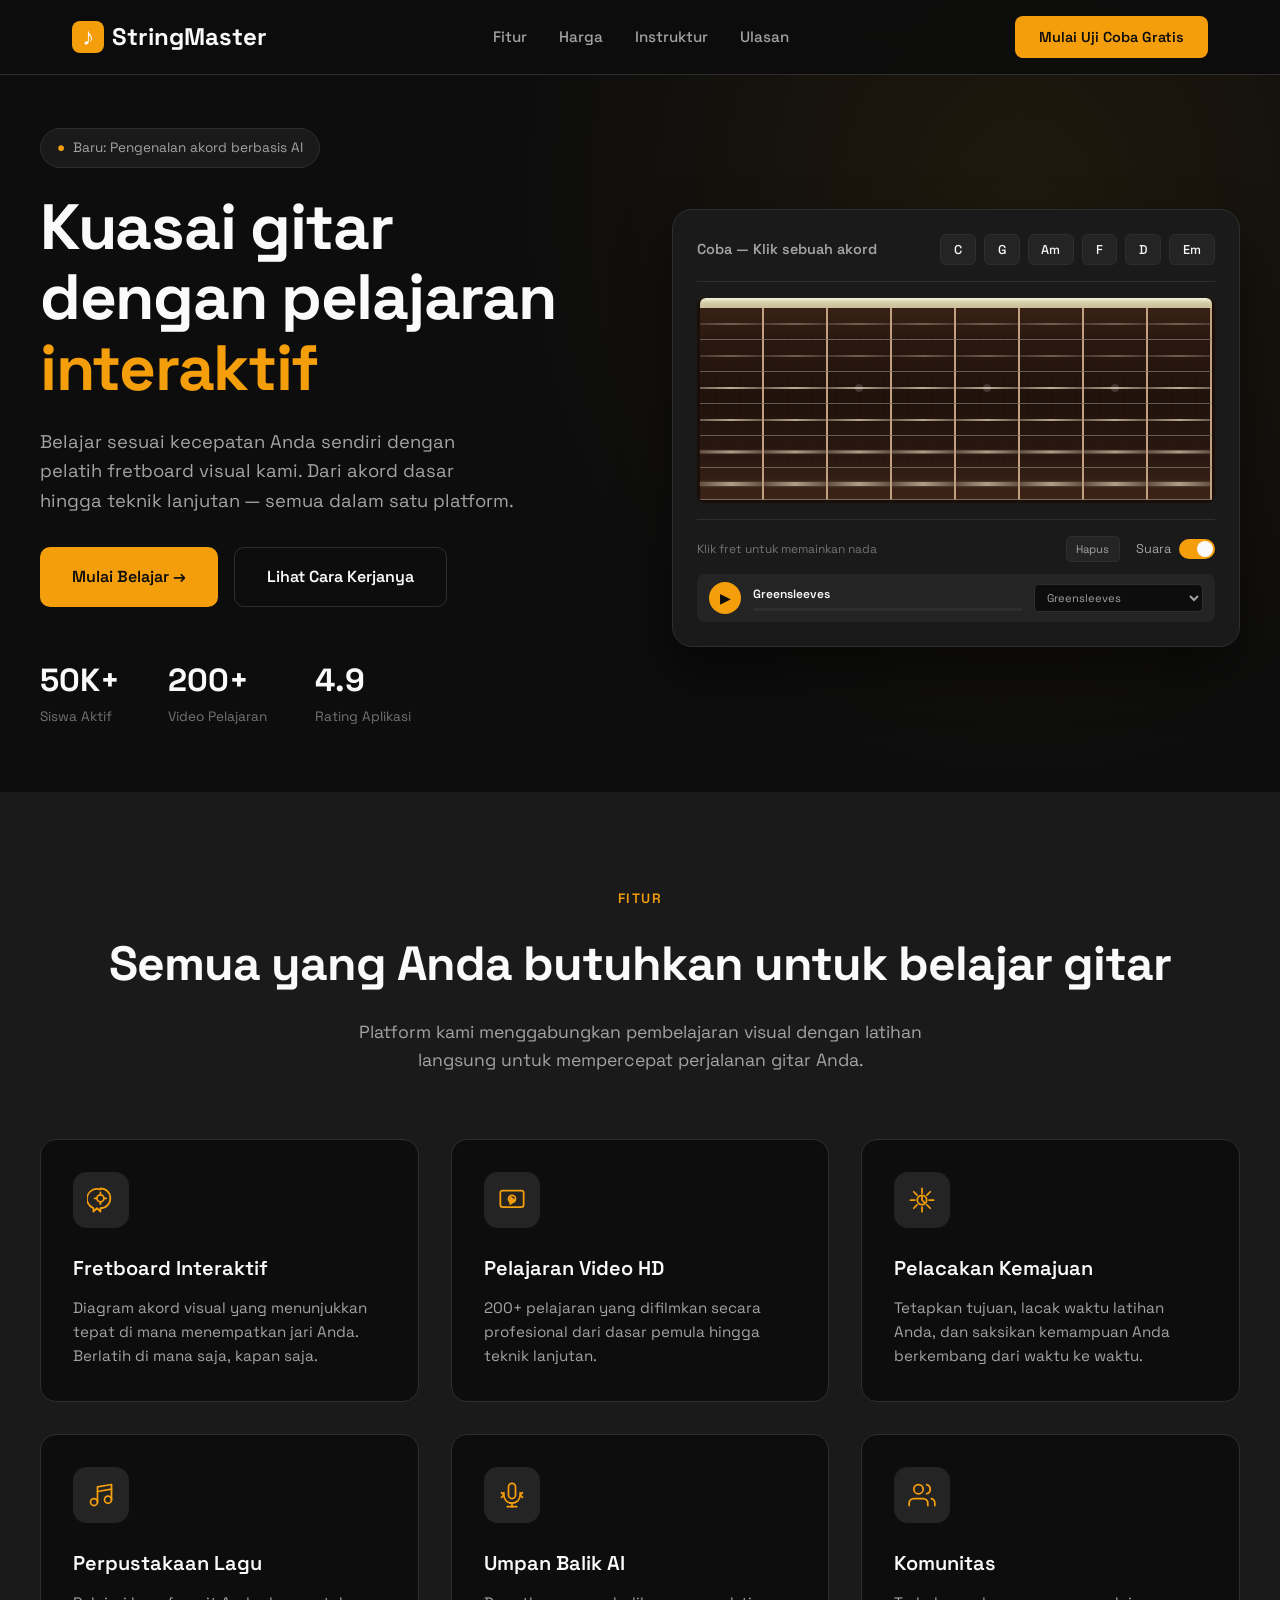
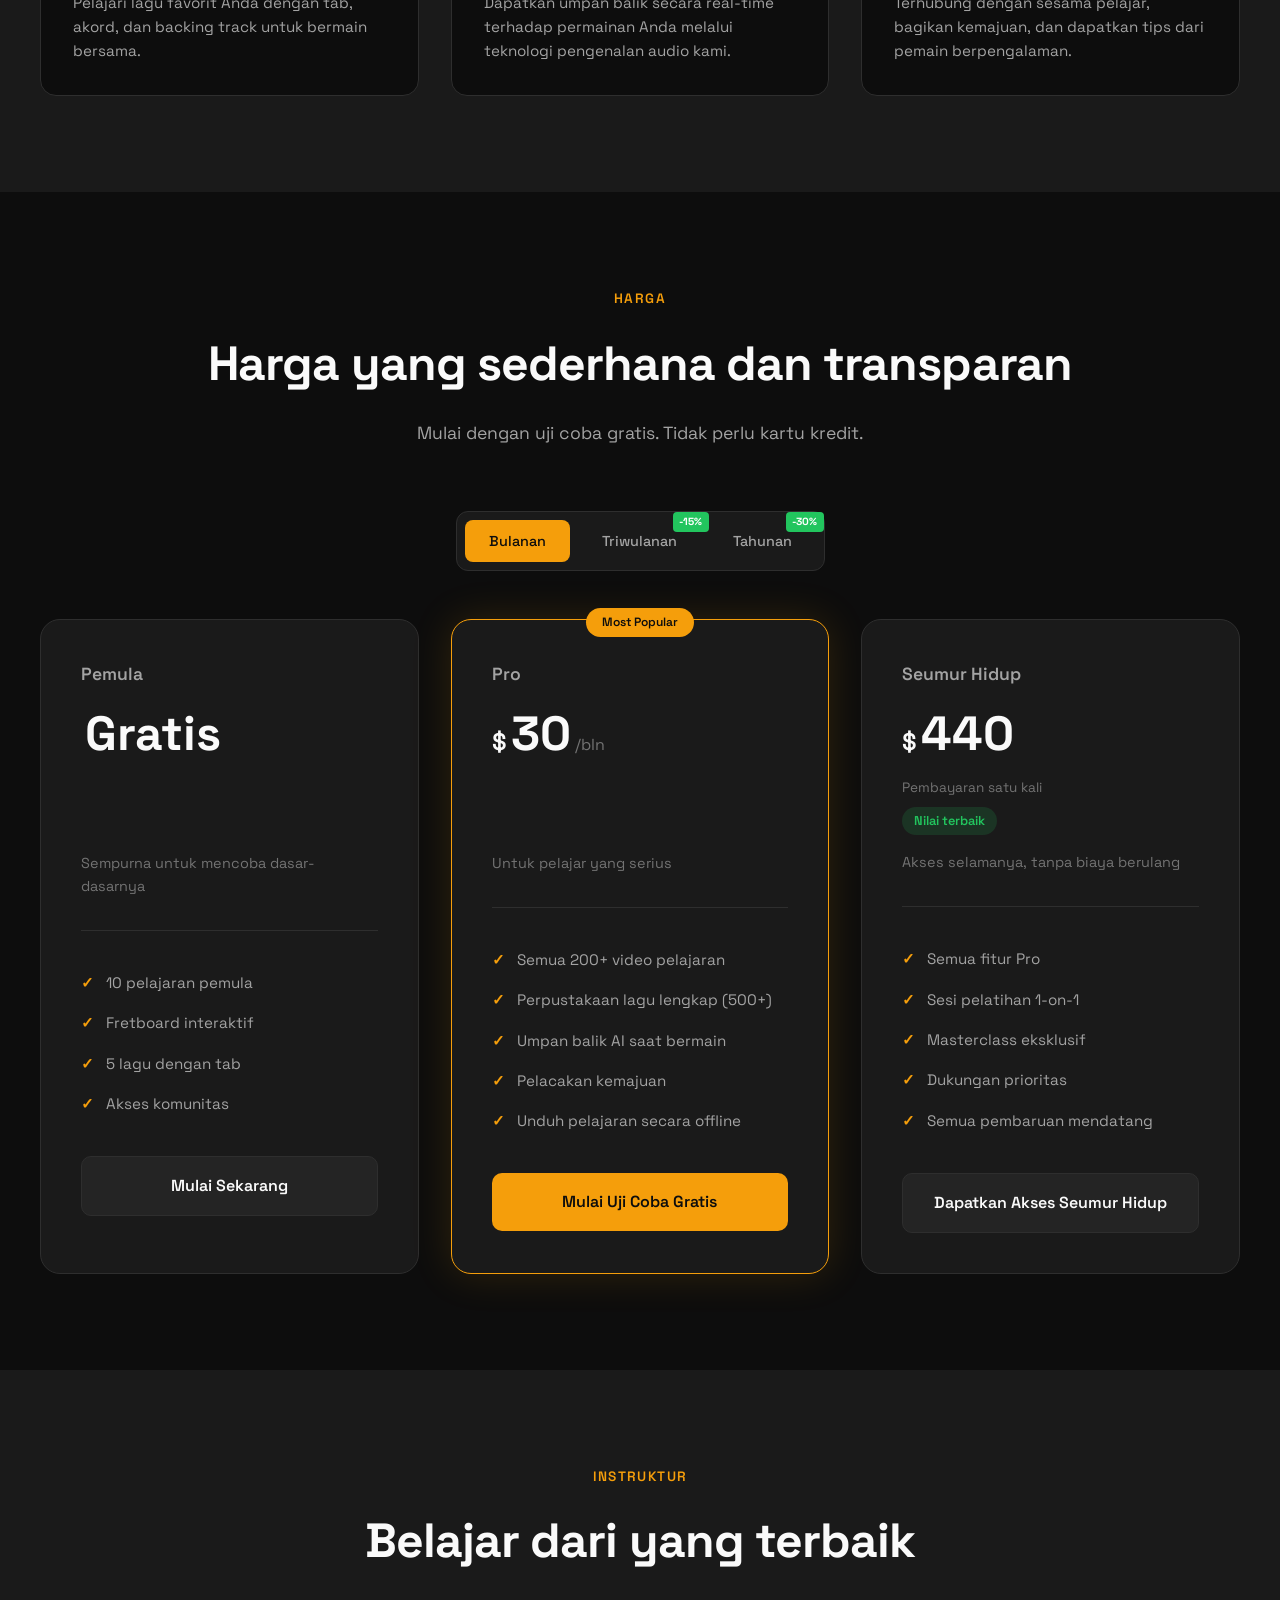
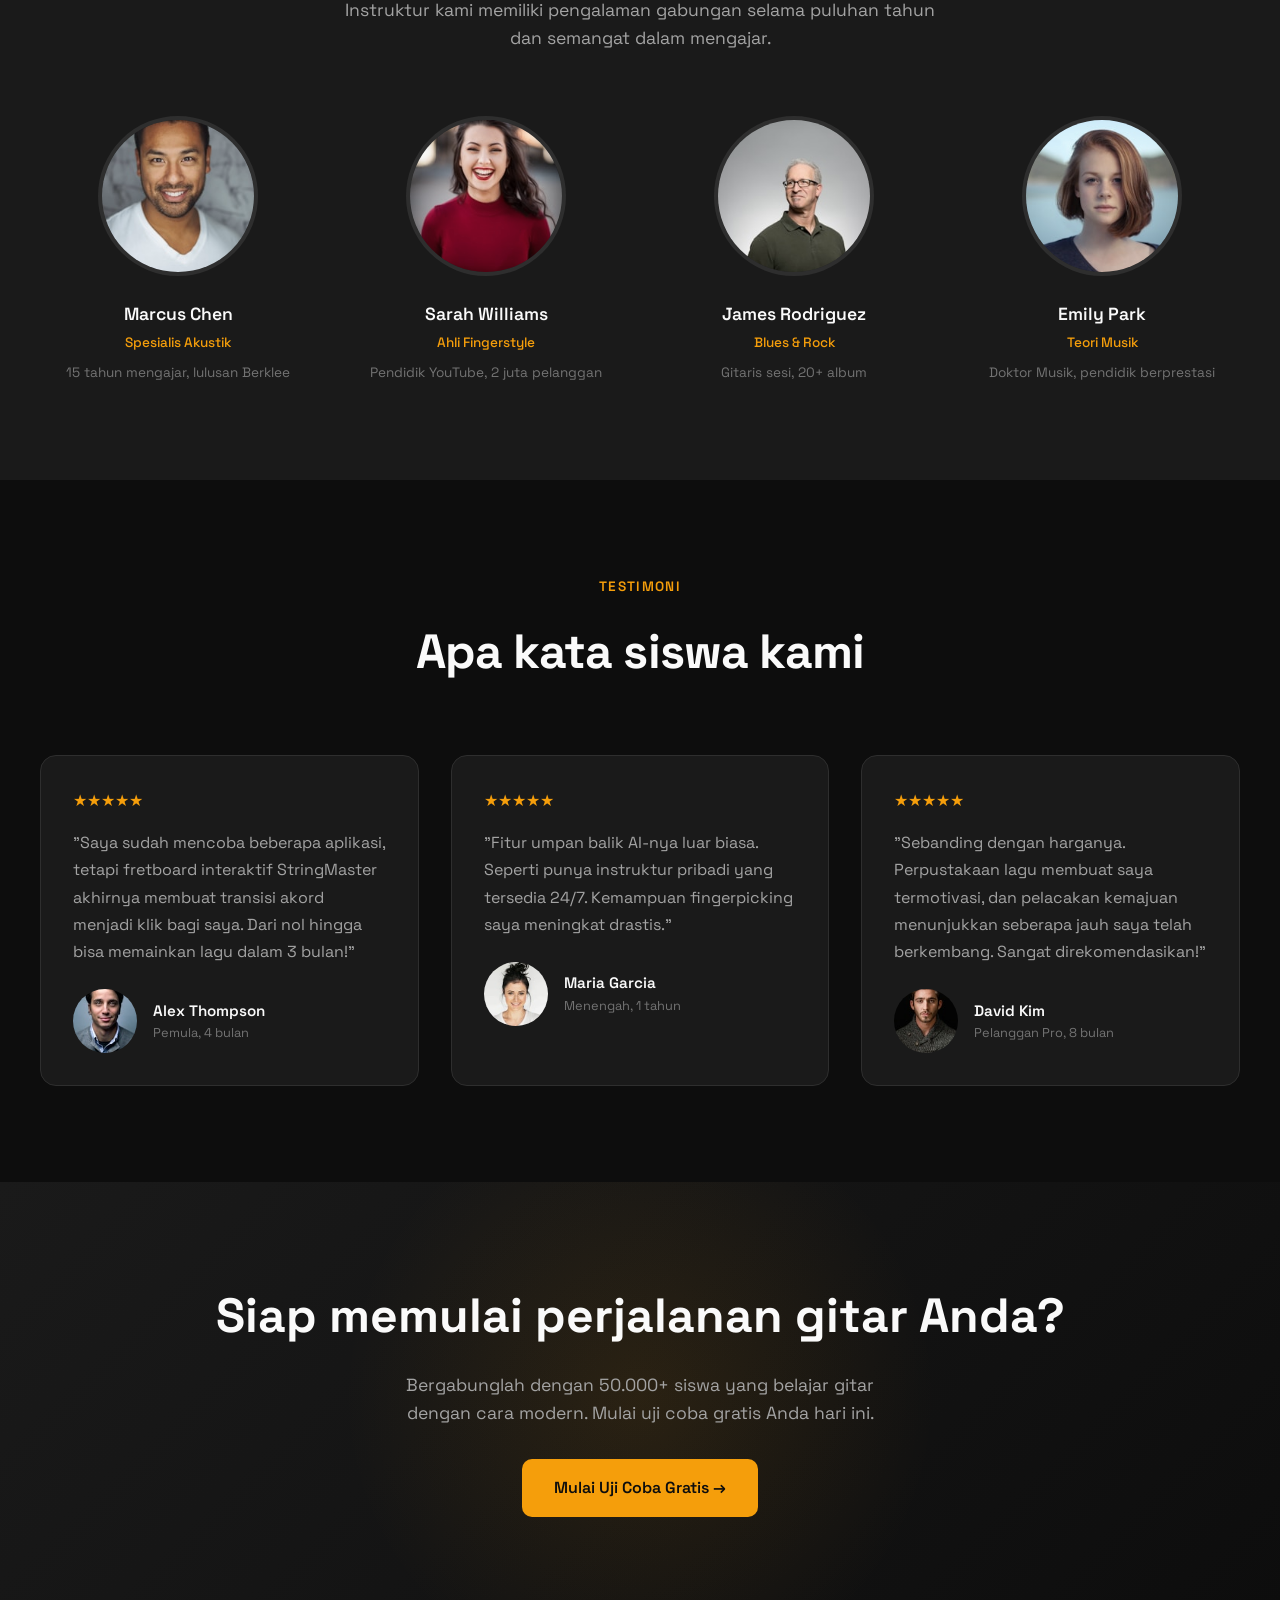
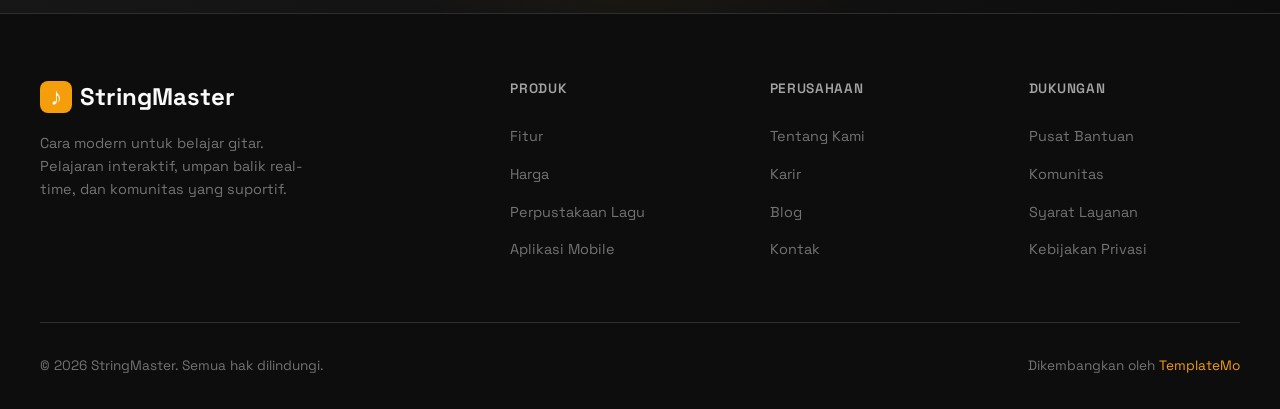
==== commit df31e873: "Update index.html" ====
--- a/index.html
+++ b/index.html
@@ -1,9 +1,9 @@
 <!DOCTYPE html>
-<html lang="en">
+<html lang="id">
 <head>
   <meta charset="UTF-8">
   <meta name="viewport" content="width=device-width, initial-scale=1.0">
-  <title>StringMaster | Learn Guitar Online</title>
+  <title>StringMaster | Belajar Gitar Online</title>
   <link rel="preconnect" href="https://fonts.googleapis.com">
   <link rel="preconnect" href="https://fonts.gstatic.com" crossorigin>
   <link href="https://fonts.googleapis.com/css2?family=Space+Grotesk:wght@300;400;500;600;700&display=swap" rel="stylesheet">
@@ -18,7 +18,7 @@
 </head>
 <body>
 
-  <!-- Navigation -->
+  <!-- Navigasi -->
   <nav>
     <div class="nav-container">
       <a href="#" class="logo">
@@ -26,58 +26,58 @@
         StringMaster
       </a>
       <ul class="nav-links">
-        <li><a href="#features">Features</a></li>
-        <li><a href="#pricing">Pricing</a></li>
-        <li><a href="#instructors">Instructors</a></li>
-        <li><a href="#testimonials">Reviews</a></li>
+        <li><a href="#features">Fitur</a></li>
+        <li><a href="#pricing">Harga</a></li>
+        <li><a href="#instructors">Instruktur</a></li>
+        <li><a href="#testimonials">Ulasan</a></li>
       </ul>
-      <a href="#pricing" class="nav-cta"><span>Start Free Trial</span></a>
+      <a href="#pricing" class="nav-cta"><span>Mulai Uji Coba Gratis</span></a>
       <button class="mobile-menu-btn">☰</button>
     </div>
   </nav>
 
-  <!-- Hero Section -->
-  <!-- TIP: To enable full-screen hero, uncomment "min-height: 100vh" in the .hero CSS -->
+  <!-- Bagian Hero -->
+  <!-- TIP: Untuk mengaktifkan hero layar penuh, hapus komentar "min-height: 100vh" di CSS .hero -->
   <section class="hero">
     <div class="hero-container">
       <div class="hero-content">
         <div class="hero-badge">
-          <span>●</span> New: AI-powered chord recognition
-        </div>
-        <h1>Master guitar with <span class="highlight">interactive</span> lessons</h1>
+          <span>●</span> Baru: Pengenalan akord berbasis AI
+        </div>
+        <h1>Kuasai gitar dengan pelajaran <span class="highlight">interaktif</span></h1>
         <p class="hero-description">
-          Learn at your own pace with our visual fretboard trainer. 
-          From beginner chords to advanced techniques — all in one platform.
+          Belajar sesuai kecepatan Anda sendiri dengan pelatih fretboard visual kami.
+          Dari akord dasar hingga teknik lanjutan — semua dalam satu platform.
         </p>
         <div class="hero-buttons">
           <a href="#pricing" class="btn-primary">
-            Start Learning →
+            Mulai Belajar →
           </a>
           <a href="#features" class="btn-secondary">
-            See How It Works
+            Lihat Cara Kerjanya
           </a>
         </div>
         <div class="hero-stats">
           <div class="stat">
             <div class="stat-value">50K+</div>
-            <div class="stat-label">Active Students</div>
+            <div class="stat-label">Siswa Aktif</div>
           </div>
           <div class="stat">
             <div class="stat-value">200+</div>
-            <div class="stat-label">Video Lessons</div>
+            <div class="stat-label">Video Pelajaran</div>
           </div>
           <div class="stat">
             <div class="stat-value">4.9</div>
-            <div class="stat-label">App Rating</div>
-          </div>
-        </div>
-      </div>
-
-      <!-- Interactive Guitar -->
+            <div class="stat-label">Rating Aplikasi</div>
+          </div>
+        </div>
+      </div>
+
+      <!-- Gitar Interaktif -->
       <div class="guitar-wrapper">
         <div class="guitar-card">
           <div class="guitar-header">
-            <span class="guitar-title">Try it — Click a chord</span>
+            <span class="guitar-title">Coba — Klik sebuah akord</span>
             <div class="guitar-controls">
               <button class="chord-btn" data-chord="C">C</button>
               <button class="chord-btn" data-chord="G">G</button>
@@ -99,17 +99,17 @@
                   <div class="string-label">A</div>
                   <div class="string-label">E</div>
                 </div>
-                <!-- Frets generated by JS -->
+                <!-- Fret dibuat oleh JS -->
               </div>
             </div>
           </div>
           <div class="guitar-footer">
             <div class="guitar-footer-row">
-              <span class="guitar-hint">Click frets to play notes</span>
+              <span class="guitar-hint">Klik fret untuk memainkan nada</span>
               <div class="footer-controls">
-                <button class="clear-btn" id="clearBtn">Clear</button>
+                <button class="clear-btn" id="clearBtn">Hapus</button>
                 <div class="sound-toggle">
-                  <span>Sound</span>
+                  <span>Suara</span>
                   <div class="toggle-switch active" id="soundToggle"></div>
                 </div>
               </div>
@@ -134,15 +134,15 @@
     </div>
   </section>
 
-  <!-- Features Section -->
+  <!-- Bagian Fitur -->
   <section class="features" id="features">
     <div class="section-container">
       <div class="section-header">
-        <div class="section-label">Features</div>
-        <h2 class="section-title">Everything you need to learn guitar</h2>
+        <div class="section-label">Fitur</div>
+        <h2 class="section-title">Semua yang Anda butuhkan untuk belajar gitar</h2>
         <p class="section-description">
-          Our platform combines visual learning with hands-on practice 
-          to accelerate your guitar journey.
+          Platform kami menggabungkan pembelajaran visual dengan latihan langsung
+          untuk mempercepat perjalanan gitar Anda.
         </p>
       </div>
       <div class="features-grid">
@@ -154,8 +154,8 @@
               <path d="M11.5 7.5v-2M14.5 10.5h2M11.5 13.5v2M8.5 10.5h-2"/>
             </svg>
           </div>
-          <h3>Interactive Fretboard</h3>
-          <p>Visual chord diagrams that show exactly where to place your fingers. Practice anywhere, anytime.</p>
+          <h3>Fretboard Interaktif</h3>
+          <p>Diagram akord visual yang menunjukkan tepat di mana menempatkan jari Anda. Berlatih di mana saja, kapan saja.</p>
         </div>
         <div class="feature-card">
           <div class="feature-icon">
@@ -165,8 +165,8 @@
               <path d="M10.5 9.5l4 3-4 3z" fill="currentColor"/>
             </svg>
           </div>
-          <h3>HD Video Lessons</h3>
-          <p>200+ professionally filmed lessons from beginner basics to advanced techniques.</p>
+          <h3>Pelajaran Video HD</h3>
+          <p>200+ pelajaran yang difilmkan secara profesional dari dasar pemula hingga teknik lanjutan.</p>
         </div>
         <div class="feature-card">
           <div class="feature-icon">
@@ -176,8 +176,8 @@
               <path d="M12 8v4l2 2"/>
             </svg>
           </div>
-          <h3>Progress Tracking</h3>
-          <p>Set goals, track your practice time, and watch your skills improve over time.</p>
+          <h3>Pelacakan Kemajuan</h3>
+          <p>Tetapkan tujuan, lacak waktu latihan Anda, dan saksikan kemampuan Anda berkembang dari waktu ke waktu.</p>
         </div>
         <div class="feature-card">
           <div class="feature-icon">
@@ -188,8 +188,8 @@
               <path d="M9 9l12-2"/>
             </svg>
           </div>
-          <h3>Song Library</h3>
-          <p>Learn your favorite songs with tabs, chords, and play-along backing tracks.</p>
+          <h3>Perpustakaan Lagu</h3>
+          <p>Pelajari lagu favorit Anda dengan tab, akord, dan backing track untuk bermain bersama.</p>
         </div>
         <div class="feature-card">
           <div class="feature-icon">
@@ -201,8 +201,8 @@
               <path d="M3 10l1.5 1.5M21 10l-1.5 1.5M3 14l1.5-1.5M21 14l-1.5-1.5"/>
             </svg>
           </div>
-          <h3>AI Feedback</h3>
-          <p>Get real-time feedback on your playing through our audio recognition technology.</p>
+          <h3>Umpan Balik AI</h3>
+          <p>Dapatkan umpan balik secara real-time terhadap permainan Anda melalui teknologi pengenalan audio kami.</p>
         </div>
         <div class="feature-card">
           <div class="feature-icon">
@@ -213,97 +213,97 @@
               <path d="M16 3.13a4 4 0 0 1 0 7.75"/>
             </svg>
           </div>
-          <h3>Community</h3>
-          <p>Connect with fellow learners, share progress, and get tips from experienced players.</p>
-        </div>
-      </div>
-    </div>
-  </section>
-
-  <!-- Pricing Section -->
+          <h3>Komunitas</h3>
+          <p>Terhubung dengan sesama pelajar, bagikan kemajuan, dan dapatkan tips dari pemain berpengalaman.</p>
+        </div>
+      </div>
+    </div>
+  </section>
+
+  <!-- Bagian Harga -->
   <section class="pricing" id="pricing">
     <div class="section-container">
       <div class="section-header">
-        <div class="section-label">Pricing</div>
-        <h2 class="section-title">Simple, transparent pricing</h2>
+        <div class="section-label">Harga</div>
+        <h2 class="section-title">Harga yang sederhana dan transparan</h2>
         <p class="section-description">
-          Start with a free trial. No credit card required.
+          Mulai dengan uji coba gratis. Tidak perlu kartu kredit.
         </p>
       </div>
       <div class="billing-toggle">
-        <button class="billing-option active" data-billing="monthly">Monthly</button>
+        <button class="billing-option active" data-billing="monthly">Bulanan</button>
         <button class="billing-option" data-billing="quarterly">
-          Quarterly
+          Triwulanan
           <span class="discount-badge">-15%</span>
         </button>
         <button class="billing-option" data-billing="yearly">
-          Yearly
+          Tahunan
           <span class="discount-badge">-30%</span>
         </button>
       </div>
       <div class="pricing-grid">
         <div class="pricing-card">
-          <div class="pricing-name">Starter</div>
+          <div class="pricing-name">Pemula</div>
           <div class="pricing-price">
-            <span class="currency"></span>Free
+            <span class="currency"></span>Gratis
           </div>
           <div class="pricing-billed"></div>
           <div class="pricing-savings"></div>
-          <p class="pricing-description">Perfect for trying out the basics</p>
+          <p class="pricing-description">Sempurna untuk mencoba dasar-dasarnya</p>
           <ul class="pricing-features">
-            <li>10 beginner lessons</li>
-            <li>Interactive fretboard</li>
-            <li>5 songs with tabs</li>
-            <li>Community access</li>
-          </ul>
-          <a href="#" class="pricing-btn">Get Started</a>
+            <li>10 pelajaran pemula</li>
+            <li>Fretboard interaktif</li>
+            <li>5 lagu dengan tab</li>
+            <li>Akses komunitas</li>
+          </ul>
+          <a href="#" class="pricing-btn">Mulai Sekarang</a>
         </div>
         <div class="pricing-card featured" id="proCard">
           <div class="pricing-name">Pro</div>
           <div class="pricing-price">
-            <span class="currency">$</span><span id="proPrice">30</span><span class="period">/mo</span>
+            <span class="currency">$</span><span id="proPrice">30</span><span class="period">/bln</span>
           </div>
           <div class="pricing-billed" id="proBilled"></div>
           <div class="pricing-savings" id="proSavings"></div>
-          <p class="pricing-description">For serious learners</p>
+          <p class="pricing-description">Untuk pelajar yang serius</p>
           <ul class="pricing-features">
-            <li>All 200+ video lessons</li>
-            <li>Full song library (500+)</li>
-            <li>AI feedback on playing</li>
-            <li>Progress tracking</li>
-            <li>Download lessons offline</li>
-          </ul>
-          <a href="#" class="pricing-btn">Start Free Trial</a>
+            <li>Semua 200+ video pelajaran</li>
+            <li>Perpustakaan lagu lengkap (500+)</li>
+            <li>Umpan balik AI saat bermain</li>
+            <li>Pelacakan kemajuan</li>
+            <li>Unduh pelajaran secara offline</li>
+          </ul>
+          <a href="#" class="pricing-btn">Mulai Uji Coba Gratis</a>
         </div>
         <div class="pricing-card">
-          <div class="pricing-name">Lifetime</div>
+          <div class="pricing-name">Seumur Hidup</div>
           <div class="pricing-price">
             <span class="currency">$</span>440
           </div>
-          <div class="pricing-billed">One-time payment</div>
-          <div class="pricing-savings">Best value</div>
-          <p class="pricing-description">Forever access, no recurring fees</p>
+          <div class="pricing-billed">Pembayaran satu kali</div>
+          <div class="pricing-savings">Nilai terbaik</div>
+          <p class="pricing-description">Akses selamanya, tanpa biaya berulang</p>
           <ul class="pricing-features">
-            <li>Everything in Pro</li>
-            <li>1-on-1 coaching session</li>
-            <li>Exclusive masterclasses</li>
-            <li>Priority support</li>
-            <li>All future updates</li>
-          </ul>
-          <a href="#" class="pricing-btn">Get Lifetime Access</a>
-        </div>
-      </div>
-    </div>
-  </section>
-
-  <!-- Instructors Section -->
+            <li>Semua fitur Pro</li>
+            <li>Sesi pelatihan 1-on-1</li>
+            <li>Masterclass eksklusif</li>
+            <li>Dukungan prioritas</li>
+            <li>Semua pembaruan mendatang</li>
+          </ul>
+          <a href="#" class="pricing-btn">Dapatkan Akses Seumur Hidup</a>
+        </div>
+      </div>
+    </div>
+  </section>
+
+  <!-- Bagian Instruktur -->
   <section class="instructors" id="instructors">
     <div class="section-container">
       <div class="section-header">
-        <div class="section-label">Instructors</div>
-        <h2 class="section-title">Learn from the best</h2>
+        <div class="section-label">Instruktur</div>
+        <h2 class="section-title">Belajar dari yang terbaik</h2>
         <p class="section-description">
-          Our instructors have decades of combined experience and a passion for teaching.
+          Instruktur kami memiliki pengalaman gabungan selama puluhan tahun dan semangat dalam mengajar.
         </p>
       </div>
       <div class="instructors-grid">
@@ -312,16 +312,16 @@
             <img src="images/acoustic-specialist.jpg" alt="Marcus Chen">
           </div>
           <div class="instructor-name">Marcus Chen</div>
-          <div class="instructor-role">Acoustic Specialist</div>
-          <p class="instructor-bio">15 years teaching, Berklee graduate</p>
+          <div class="instructor-role">Spesialis Akustik</div>
+          <p class="instructor-bio">15 tahun mengajar, lulusan Berklee</p>
         </div>
         <div class="instructor-card">
           <div class="instructor-image">
             <img src="images/fingerstyle-expert.jpg" alt="Sarah Williams">
           </div>
           <div class="instructor-name">Sarah Williams</div>
-          <div class="instructor-role">Fingerstyle Expert</div>
-          <p class="instructor-bio">YouTube educator, 2M subscribers</p>
+          <div class="instructor-role">Ahli Fingerstyle</div>
+          <p class="instructor-bio">Pendidik YouTube, 2 juta pelanggan</p>
         </div>
         <div class="instructor-card">
           <div class="instructor-image">
@@ -329,77 +329,77 @@
           </div>
           <div class="instructor-name">James Rodriguez</div>
           <div class="instructor-role">Blues & Rock</div>
-          <p class="instructor-bio">Session guitarist, 20+ albums</p>
+          <p class="instructor-bio">Gitaris sesi, 20+ album</p>
         </div>
         <div class="instructor-card">
           <div class="instructor-image">
             <img src="images/music-theory-instructor.jpg" alt="Emily Park">
           </div>
           <div class="instructor-name">Emily Park</div>
-          <div class="instructor-role">Music Theory</div>
-          <p class="instructor-bio">PhD in Music, award-winning educator</p>
-        </div>
-      </div>
-    </div>
-  </section>
-
-  <!-- Testimonials Section -->
+          <div class="instructor-role">Teori Musik</div>
+          <p class="instructor-bio">Doktor Musik, pendidik berprestasi</p>
+        </div>
+      </div>
+    </div>
+  </section>
+
+  <!-- Bagian Testimoni -->
   <section class="testimonials" id="testimonials">
     <div class="section-container">
       <div class="section-header">
-        <div class="section-label">Testimonials</div>
-        <h2 class="section-title">What our students say</h2>
+        <div class="section-label">Testimoni</div>
+        <h2 class="section-title">Apa kata siswa kami</h2>
       </div>
       <div class="testimonials-grid">
         <div class="testimonial-card">
           <div class="testimonial-stars">★★★★★</div>
-          <p class="testimonial-text">"I've tried several apps, but StringMaster's interactive fretboard finally made chord transitions click for me. Went from zero to playing songs in 3 months!"</p>
+          <p class="testimonial-text">"Saya sudah mencoba beberapa aplikasi, tetapi fretboard interaktif StringMaster akhirnya membuat transisi akord menjadi klik bagi saya. Dari nol hingga bisa memainkan lagu dalam 3 bulan!"</p>
           <div class="testimonial-author">
             <div class="testimonial-avatar">
               <img src="images/alex-student.jpg" alt="Alex Thompson">
             </div>
             <div>
               <div class="testimonial-name">Alex Thompson</div>
-              <div class="testimonial-title">Beginner, 4 months</div>
+              <div class="testimonial-title">Pemula, 4 bulan</div>
             </div>
           </div>
         </div>
         <div class="testimonial-card">
           <div class="testimonial-stars">★★★★★</div>
-          <p class="testimonial-text">"The AI feedback feature is incredible. It's like having a personal instructor available 24/7. My fingerpicking has improved dramatically."</p>
+          <p class="testimonial-text">"Fitur umpan balik AI-nya luar biasa. Seperti punya instruktur pribadi yang tersedia 24/7. Kemampuan fingerpicking saya meningkat drastis."</p>
           <div class="testimonial-author">
             <div class="testimonial-avatar">
               <img src="images/maria-student.jpg" alt="Maria Garcia">
             </div>
             <div>
               <div class="testimonial-name">Maria Garcia</div>
-              <div class="testimonial-title">Intermediate, 1 year</div>
+              <div class="testimonial-title">Menengah, 1 tahun</div>
             </div>
           </div>
         </div>
         <div class="testimonial-card">
           <div class="testimonial-stars">★★★★★</div>
-          <p class="testimonial-text">"Worth every penny. The song library keeps me motivated, and the progress tracking shows exactly how far I've come. Highly recommend!"</p>
+          <p class="testimonial-text">"Sebanding dengan harganya. Perpustakaan lagu membuat saya termotivasi, dan pelacakan kemajuan menunjukkan seberapa jauh saya telah berkembang. Sangat direkomendasikan!"</p>
           <div class="testimonial-author">
             <div class="testimonial-avatar">
               <img src="images/david-student.jpg" alt="David Kim">
             </div>
             <div>
               <div class="testimonial-name">David Kim</div>
-              <div class="testimonial-title">Pro subscriber, 8 months</div>
-            </div>
-          </div>
-        </div>
-      </div>
-    </div>
-  </section>
-
-  <!-- CTA Section -->
+              <div class="testimonial-title">Pelanggan Pro, 8 bulan</div>
+            </div>
+          </div>
+        </div>
+      </div>
+    </div>
+  </section>
+
+  <!-- Bagian CTA -->
   <section class="cta">
     <div class="section-container cta-content">
-      <h2>Ready to start your guitar journey?</h2>
-      <p>Join 50,000+ students learning guitar the modern way. Start your free trial today.</p>
-      <a href="#pricing" class="btn-primary">Start Free Trial →</a>
+      <h2>Siap memulai perjalanan gitar Anda?</h2>
+      <p>Bergabunglah dengan 50.000+ siswa yang belajar gitar dengan cara modern. Mulai uji coba gratis Anda hari ini.</p>
+      <a href="#pricing" class="btn-primary">Mulai Uji Coba Gratis →</a>
     </div>
   </section>
 
@@ -412,43 +412,43 @@
             <div class="logo-icon">♪</div>
             StringMaster
           </a>
-          <p>The modern way to learn guitar. Interactive lessons, real-time feedback, and a supportive community.</p>
+          <p>Cara modern untuk belajar gitar. Pelajaran interaktif, umpan balik real-time, dan komunitas yang suportif.</p>
         </div>
         <div>
-          <h4 class="footer-title">Product</h4>
+          <h4 class="footer-title">Produk</h4>
           <ul class="footer-links">
-            <li><a href="#">Features</a></li>
-            <li><a href="#">Pricing</a></li>
-            <li><a href="#">Song Library</a></li>
-            <li><a href="#">Mobile App</a></li>
+            <li><a href="#">Fitur</a></li>
+            <li><a href="#">Harga</a></li>
+            <li><a href="#">Perpustakaan Lagu</a></li>
+            <li><a href="#">Aplikasi Mobile</a></li>
           </ul>
         </div>
         <div>
-          <h4 class="footer-title">Company</h4>
+          <h4 class="footer-title">Perusahaan</h4>
           <ul class="footer-links">
-            <li><a href="#">About Us</a></li>
-            <li><a href="#">Careers</a></li>
+            <li><a href="#">Tentang Kami</a></li>
+            <li><a href="#">Karir</a></li>
             <li><a href="#">Blog</a></li>
-            <li><a href="#">Contact</a></li>
+            <li><a href="#">Kontak</a></li>
           </ul>
         </div>
         <div>
-          <h4 class="footer-title">Support</h4>
+          <h4 class="footer-title">Dukungan</h4>
           <ul class="footer-links">
-            <li><a href="#">Help Center</a></li>
-            <li><a href="#">Community</a></li>
-            <li><a href="#">Terms of Service</a></li>
-            <li><a href="#">Privacy Policy</a></li>
+            <li><a href="#">Pusat Bantuan</a></li>
+            <li><a href="#">Komunitas</a></li>
+            <li><a href="#">Syarat Layanan</a></li>
+            <li><a href="#">Kebijakan Privasi</a></li>
           </ul>
         </div>
       </div>
       <div class="footer-bottom">
-        <span>© 2026 StringMaster. All rights reserved.</span>
-        <span>Developed by <a href="https://www.templatemo.com" target="_blank" rel="nofollow noopener">TemplateMo</a></span>
+        <span>© 2026 StringMaster. Semua hak dilindungi.</span>
+        <span>Dikembangkan oleh <a href="https://www.templatemo.com" target="_blank" rel="nofollow noopener">TemplateMo</a></span>
       </div>
     </div>
   </footer>
 
 <script src="templatemo-606-string-scripts.js"></script>
 </body>
-</html>+</html>
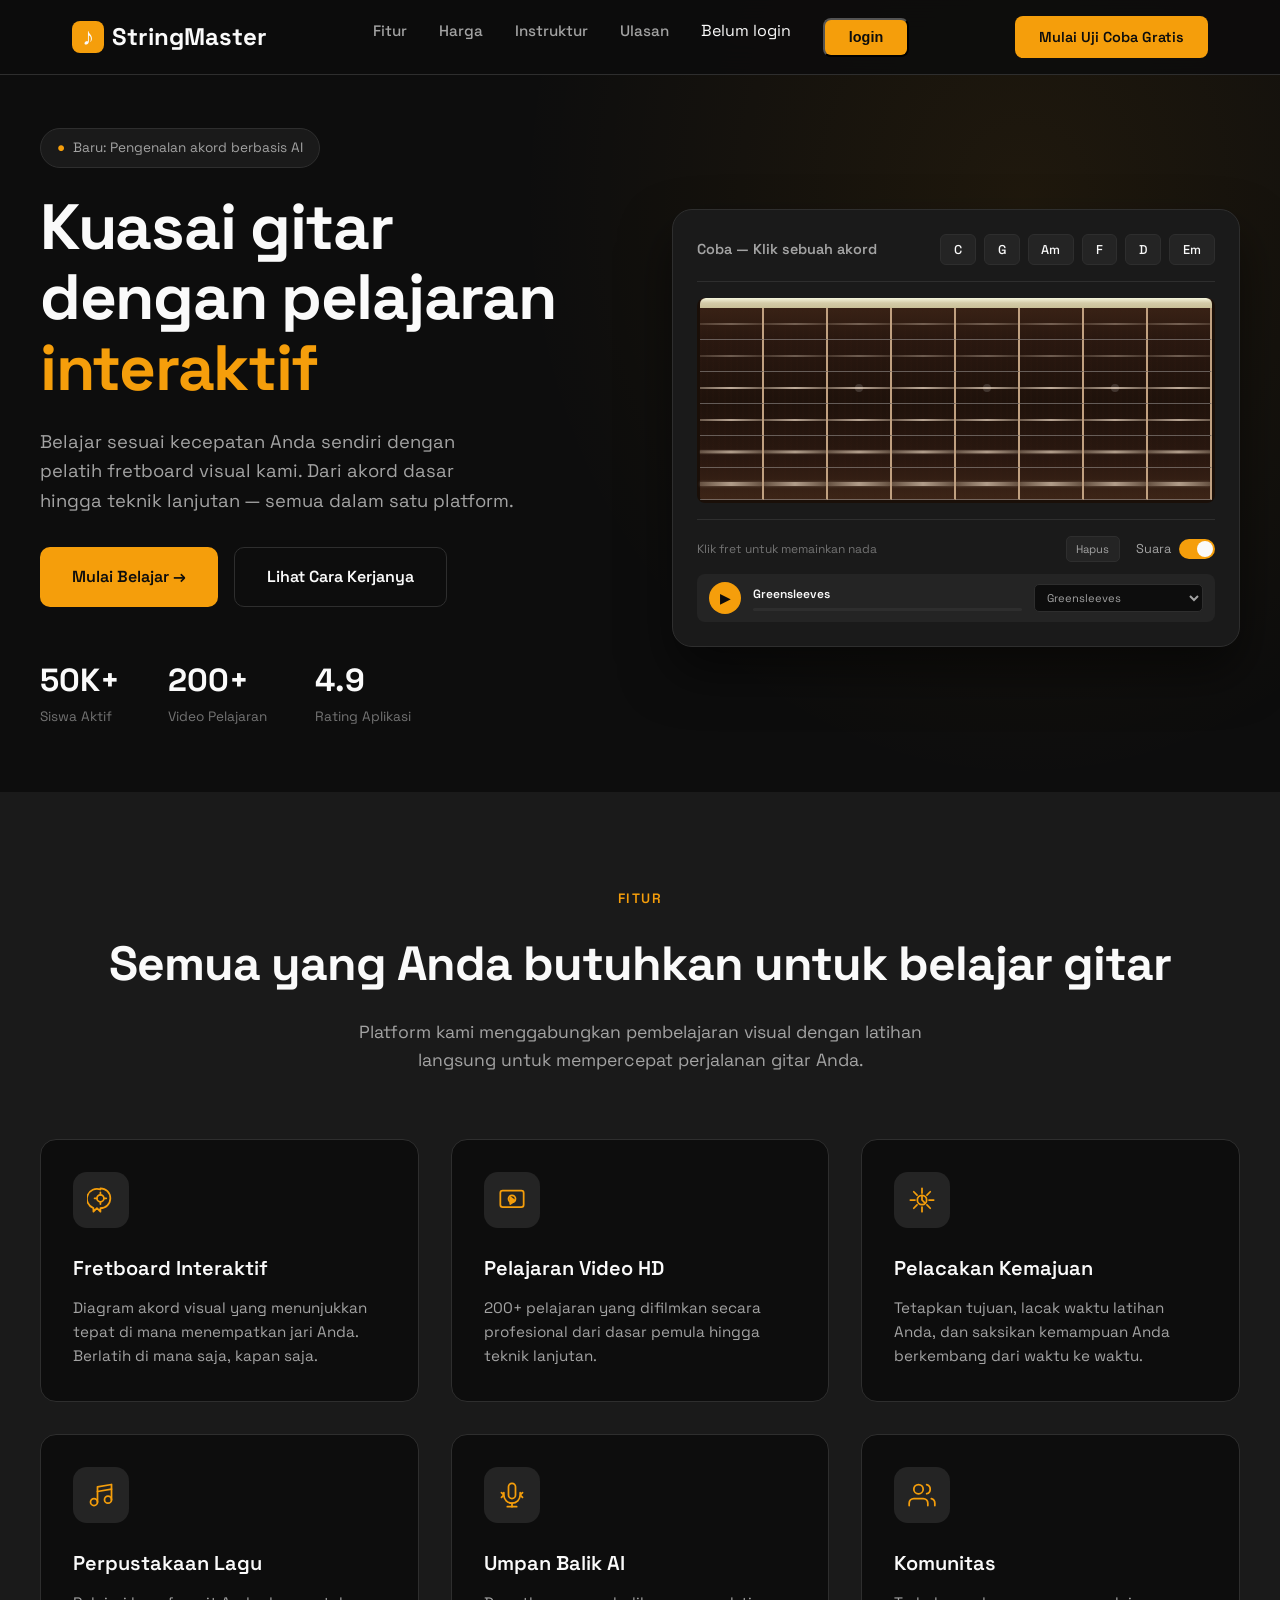
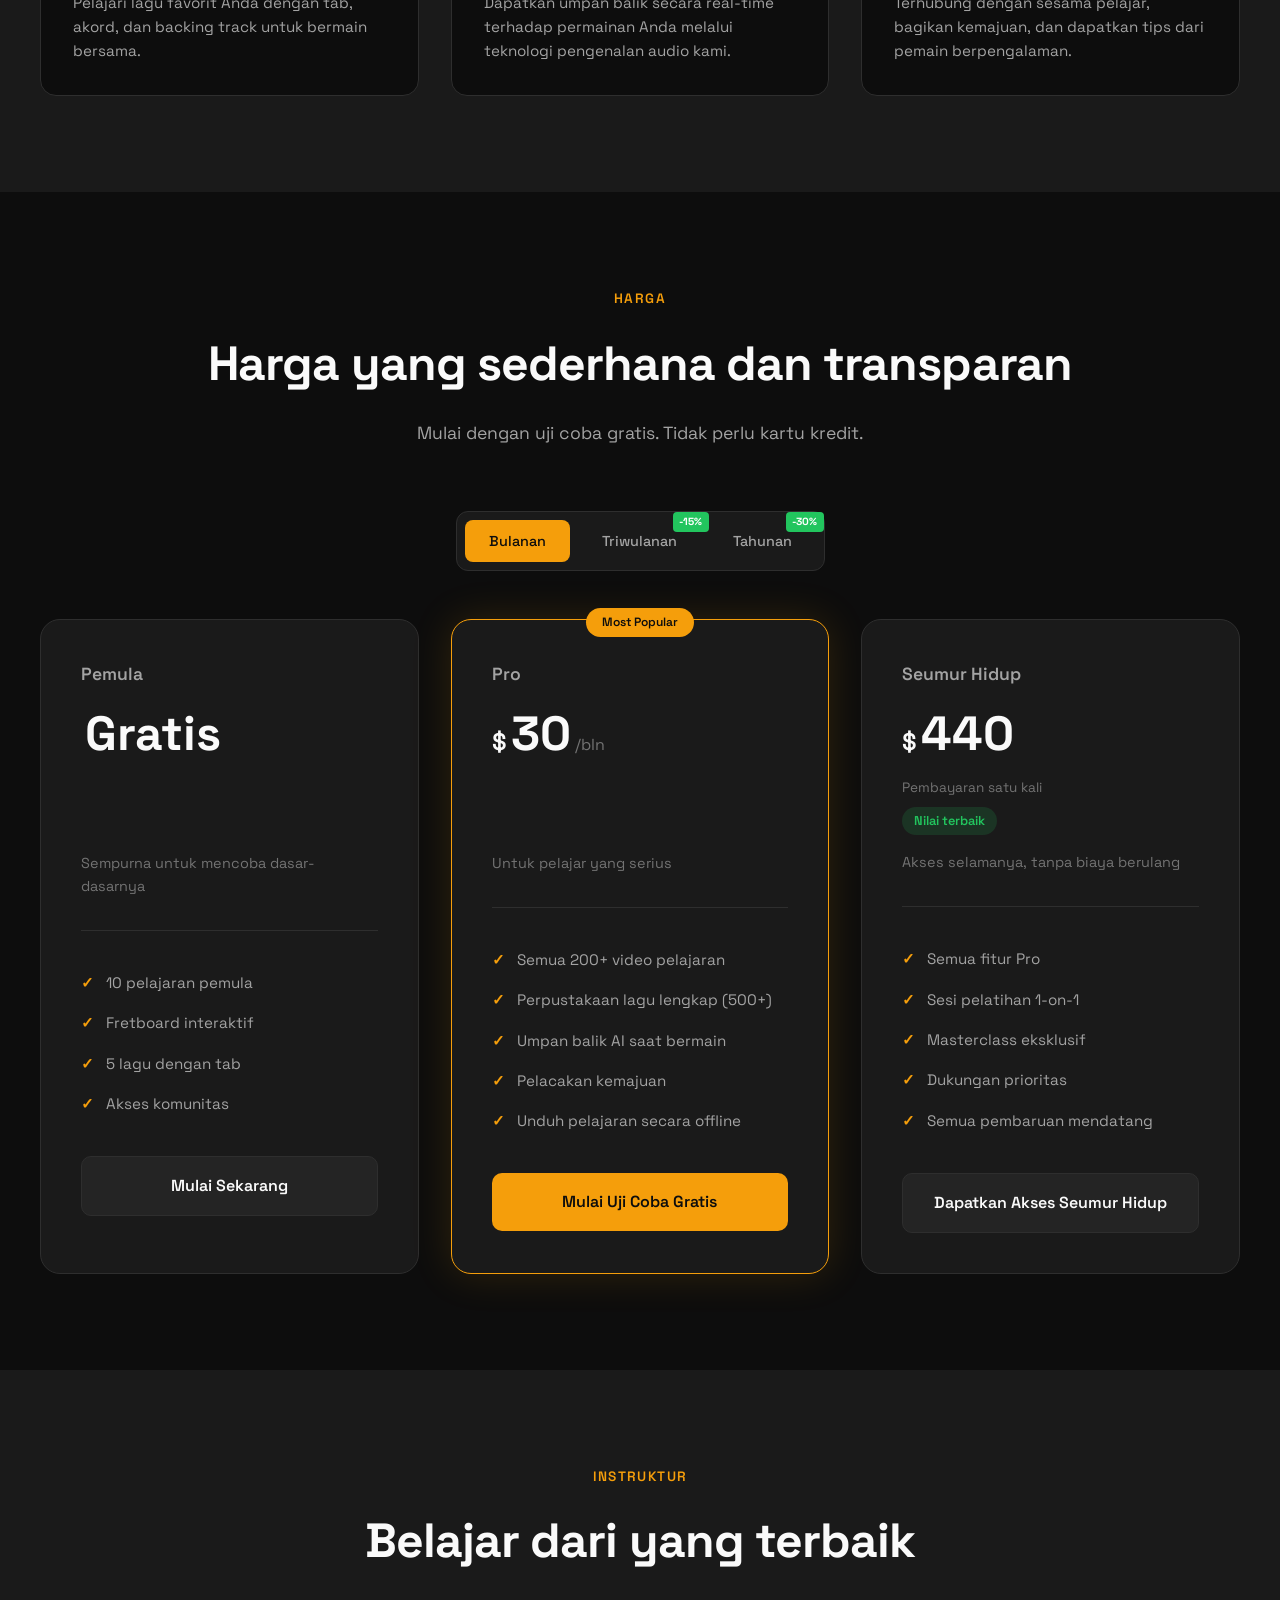
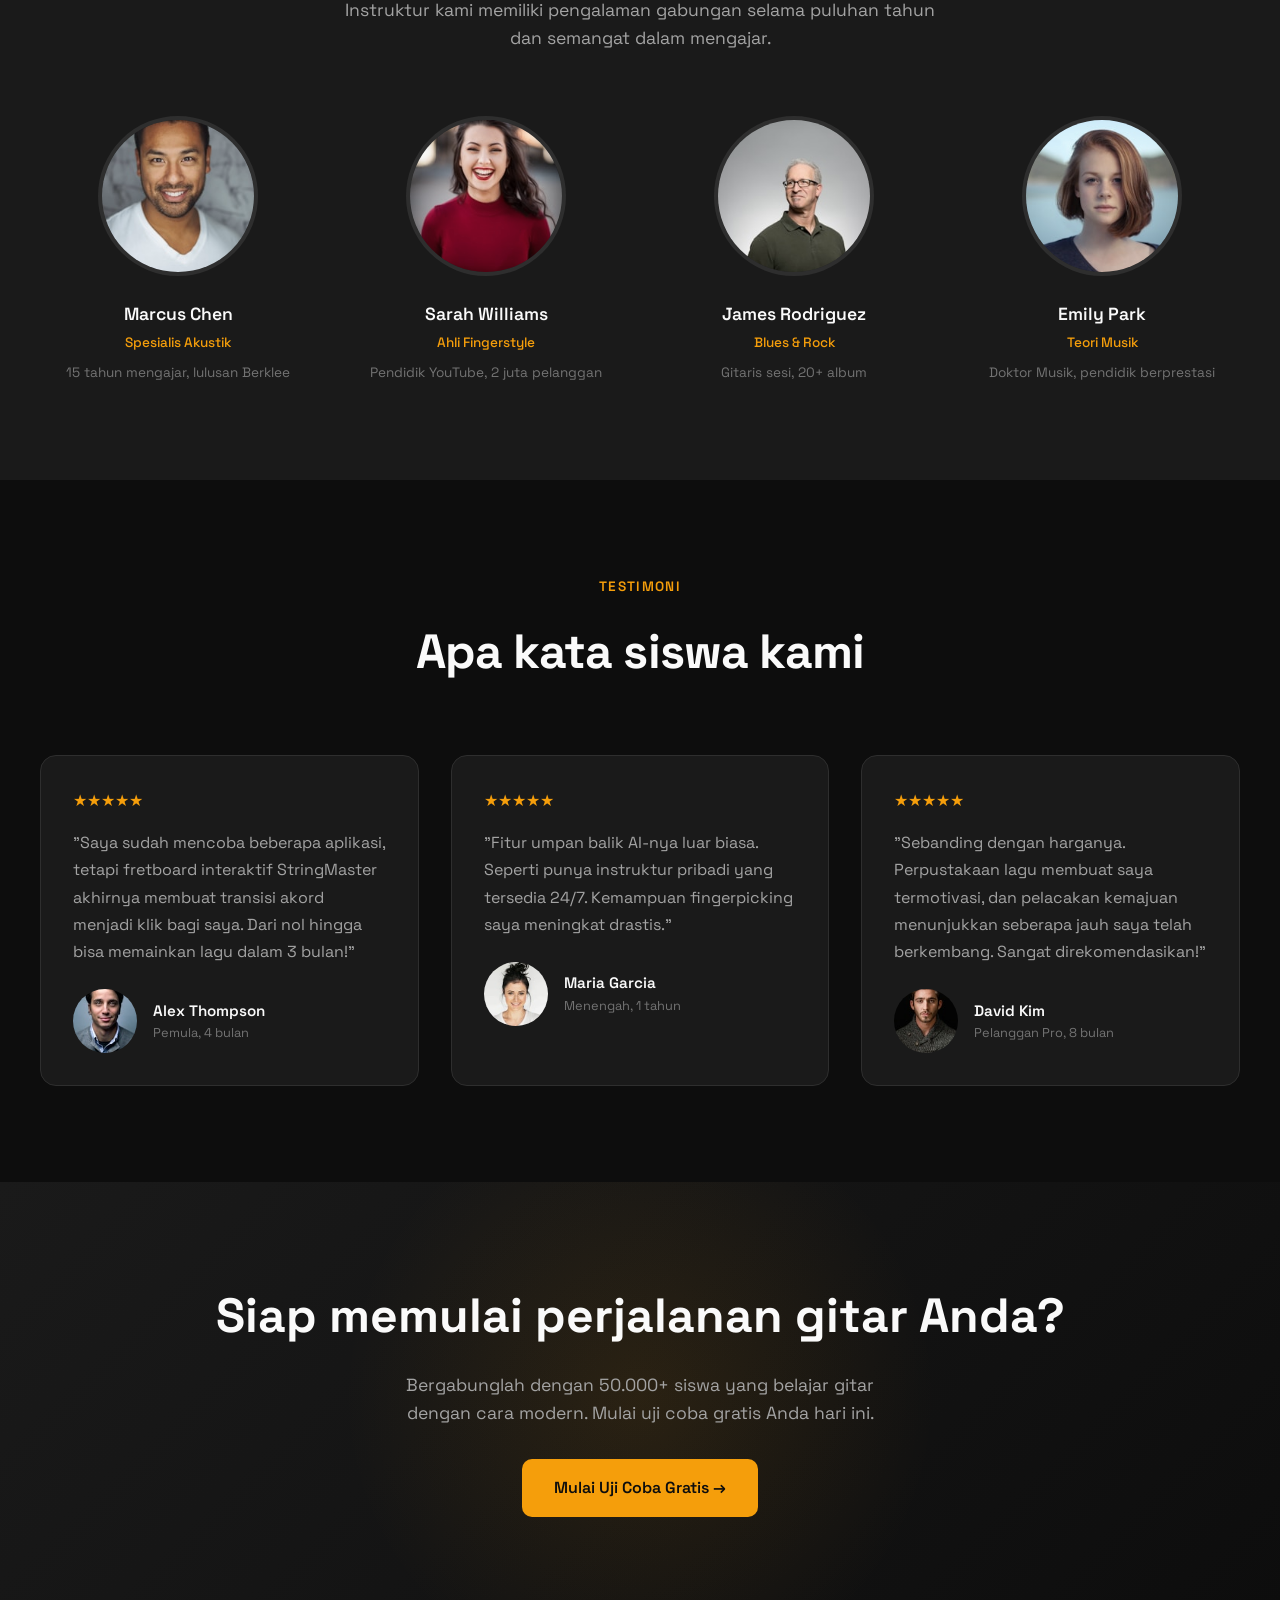
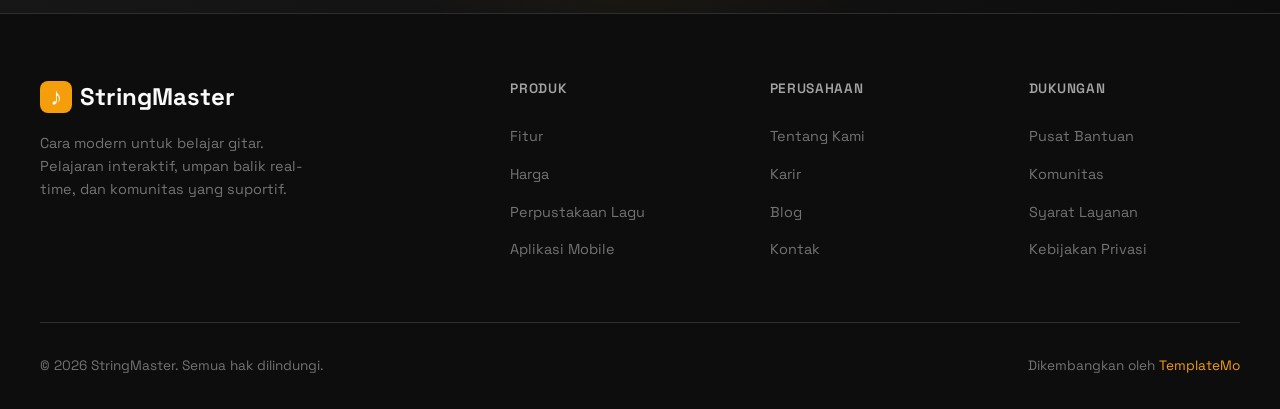
==== commit 7618f36a: "Update index.html" ====
--- a/index.html
+++ b/index.html
@@ -30,6 +30,11 @@
         <li><a href="#pricing">Harga</a></li>
         <li><a href="#instructors">Instruktur</a></li>
         <li><a href="#testimonials">Ulasan</a></li>
+        <p id="userInfo">Belum login</p>
+
+<div id="authArea">
+  <button onclick="goLogin()" class="nav-cta">login</button>
+</div>
       </ul>
       <a href="#pricing" class="nav-cta"><span>Mulai Uji Coba Gratis</span></a>
       <button class="mobile-menu-btn">☰</button>
@@ -450,5 +455,6 @@
   </footer>
 
 <script src="templatemo-606-string-scripts.js"></script>
+  <script src="login/js/welcome.js"></script>
 </body>
 </html>
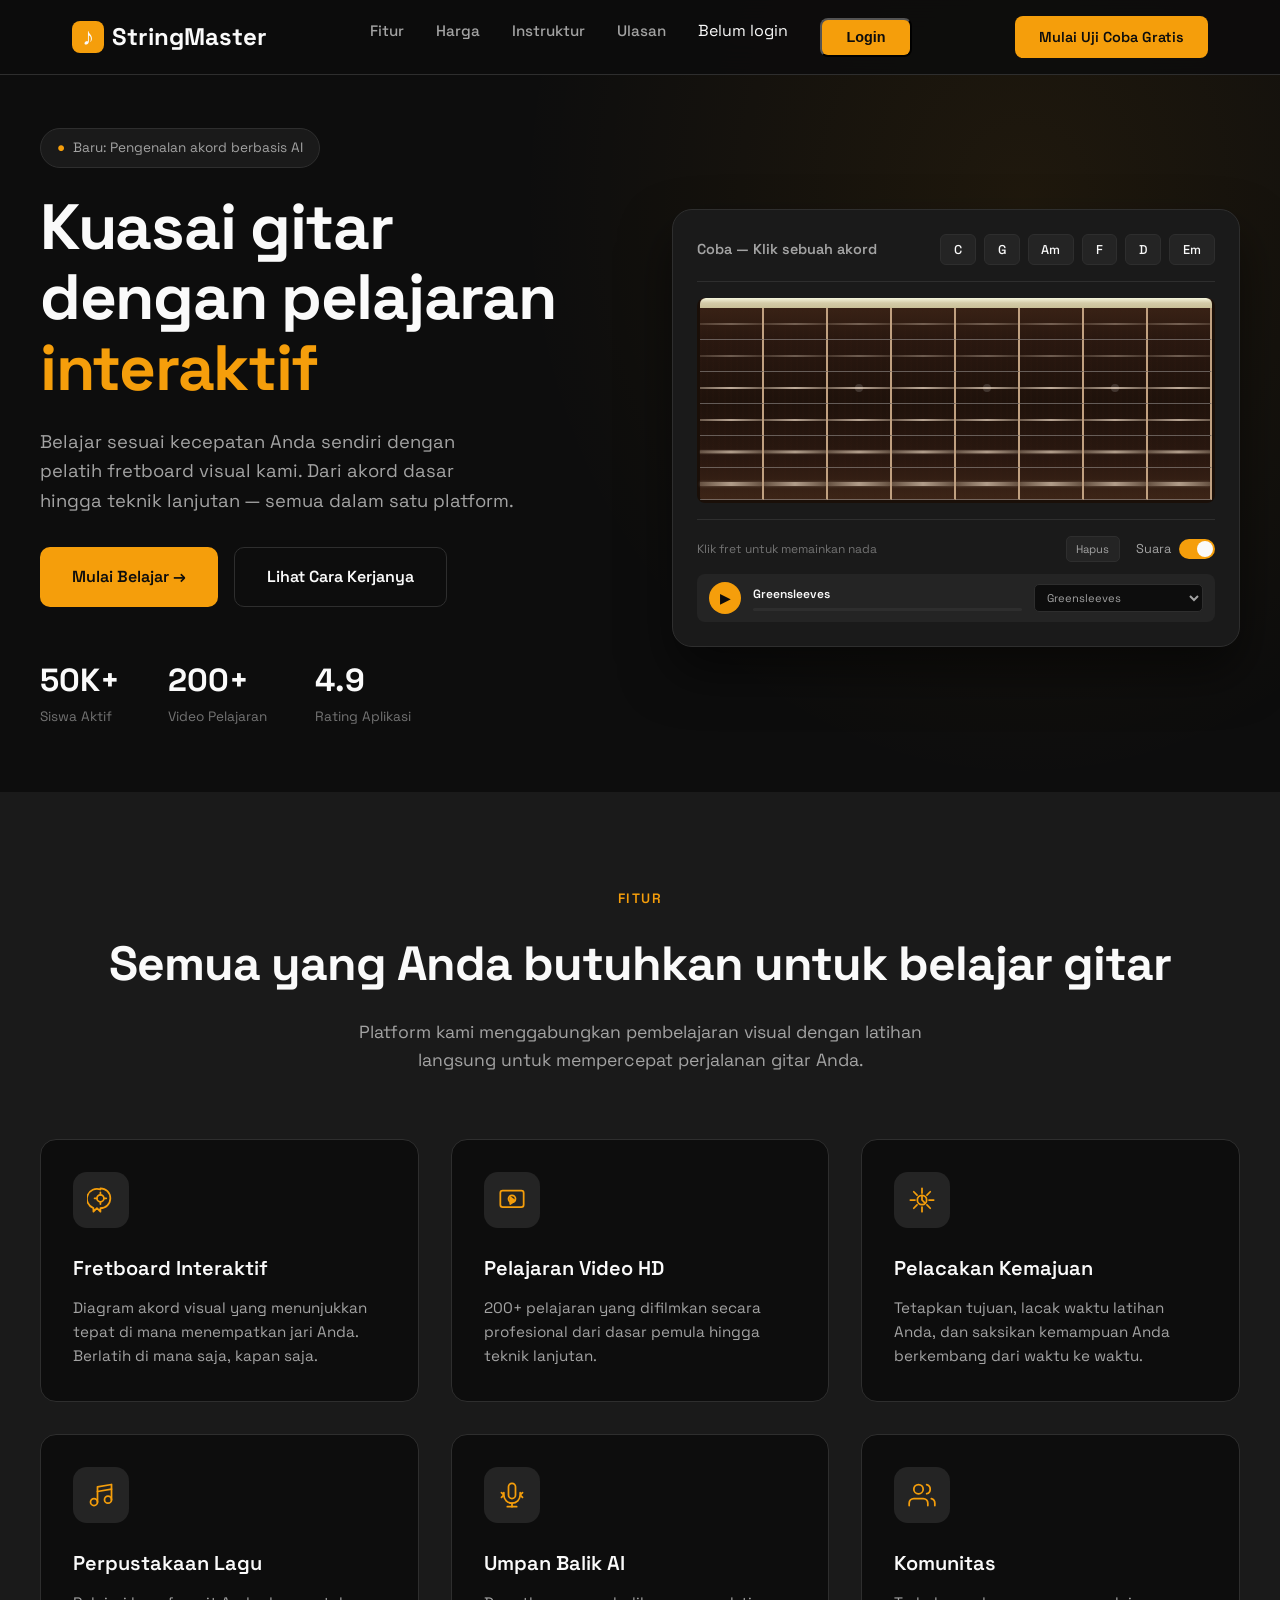
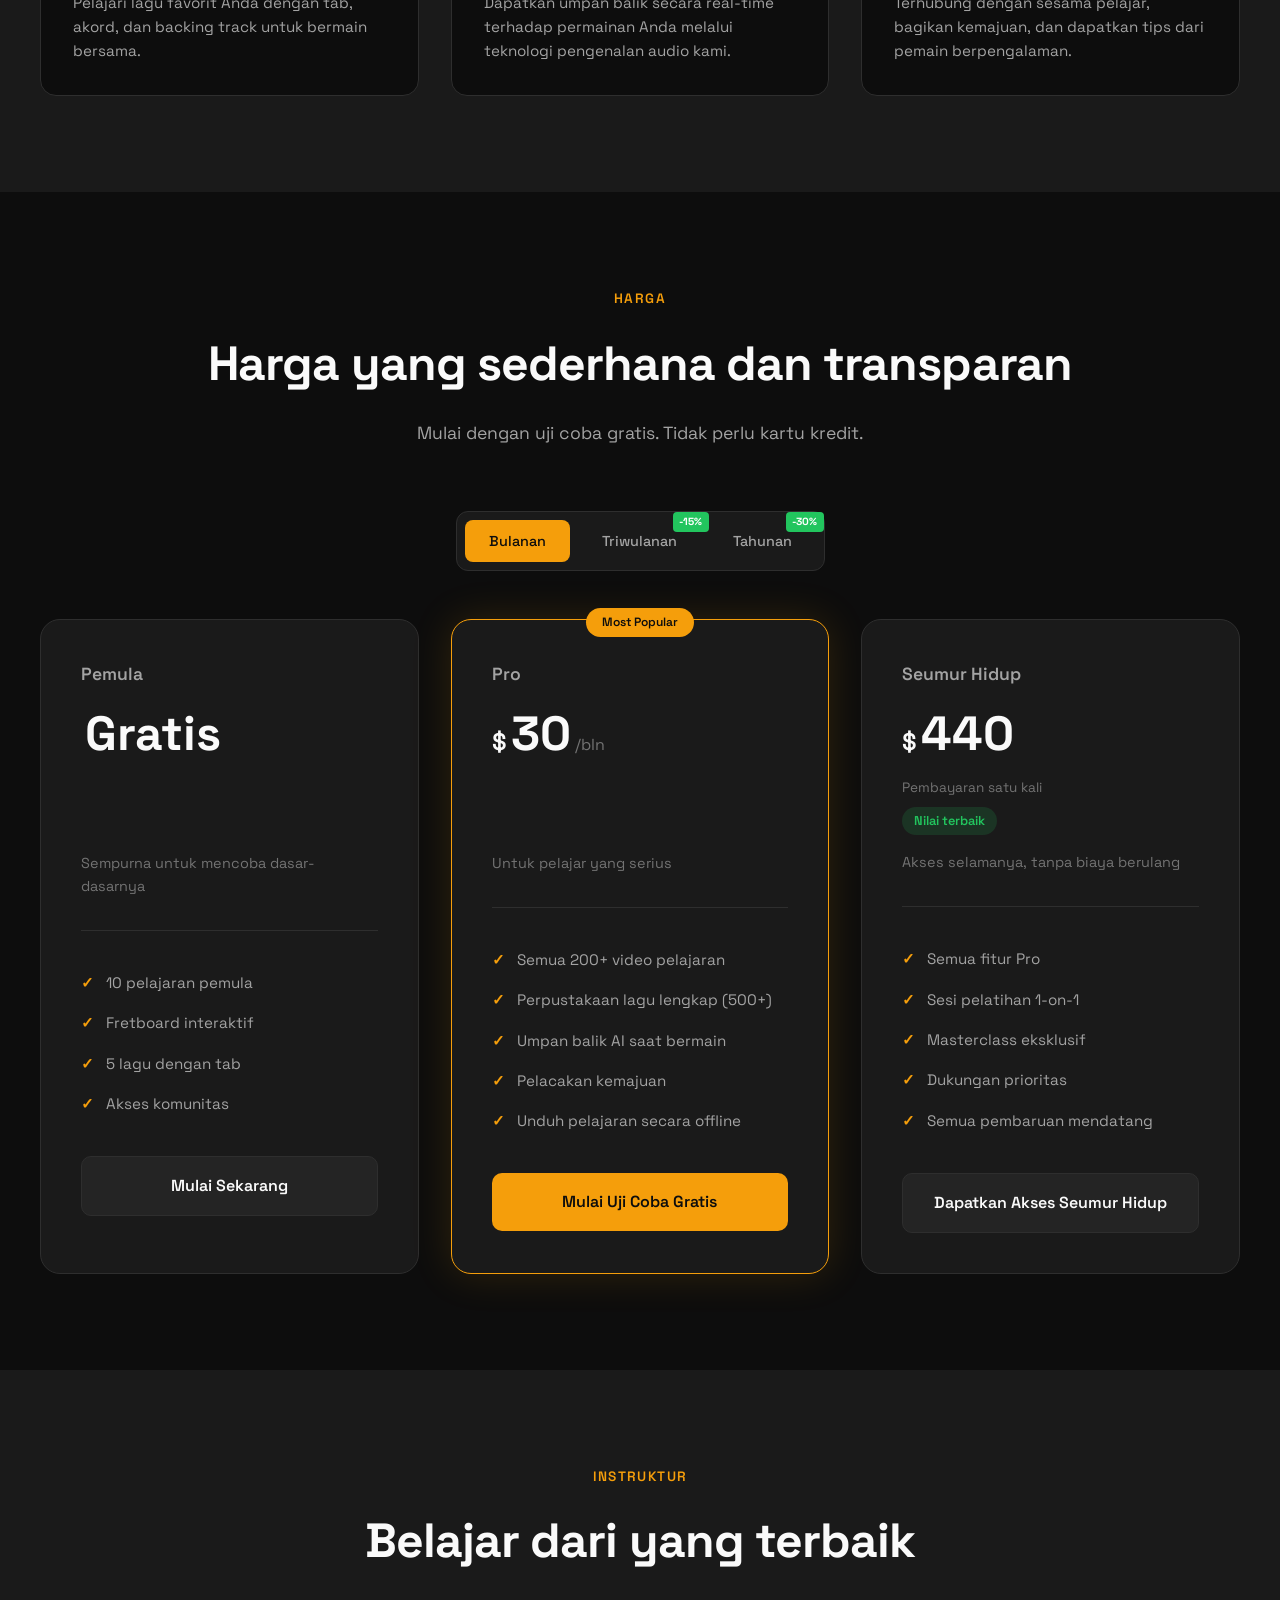
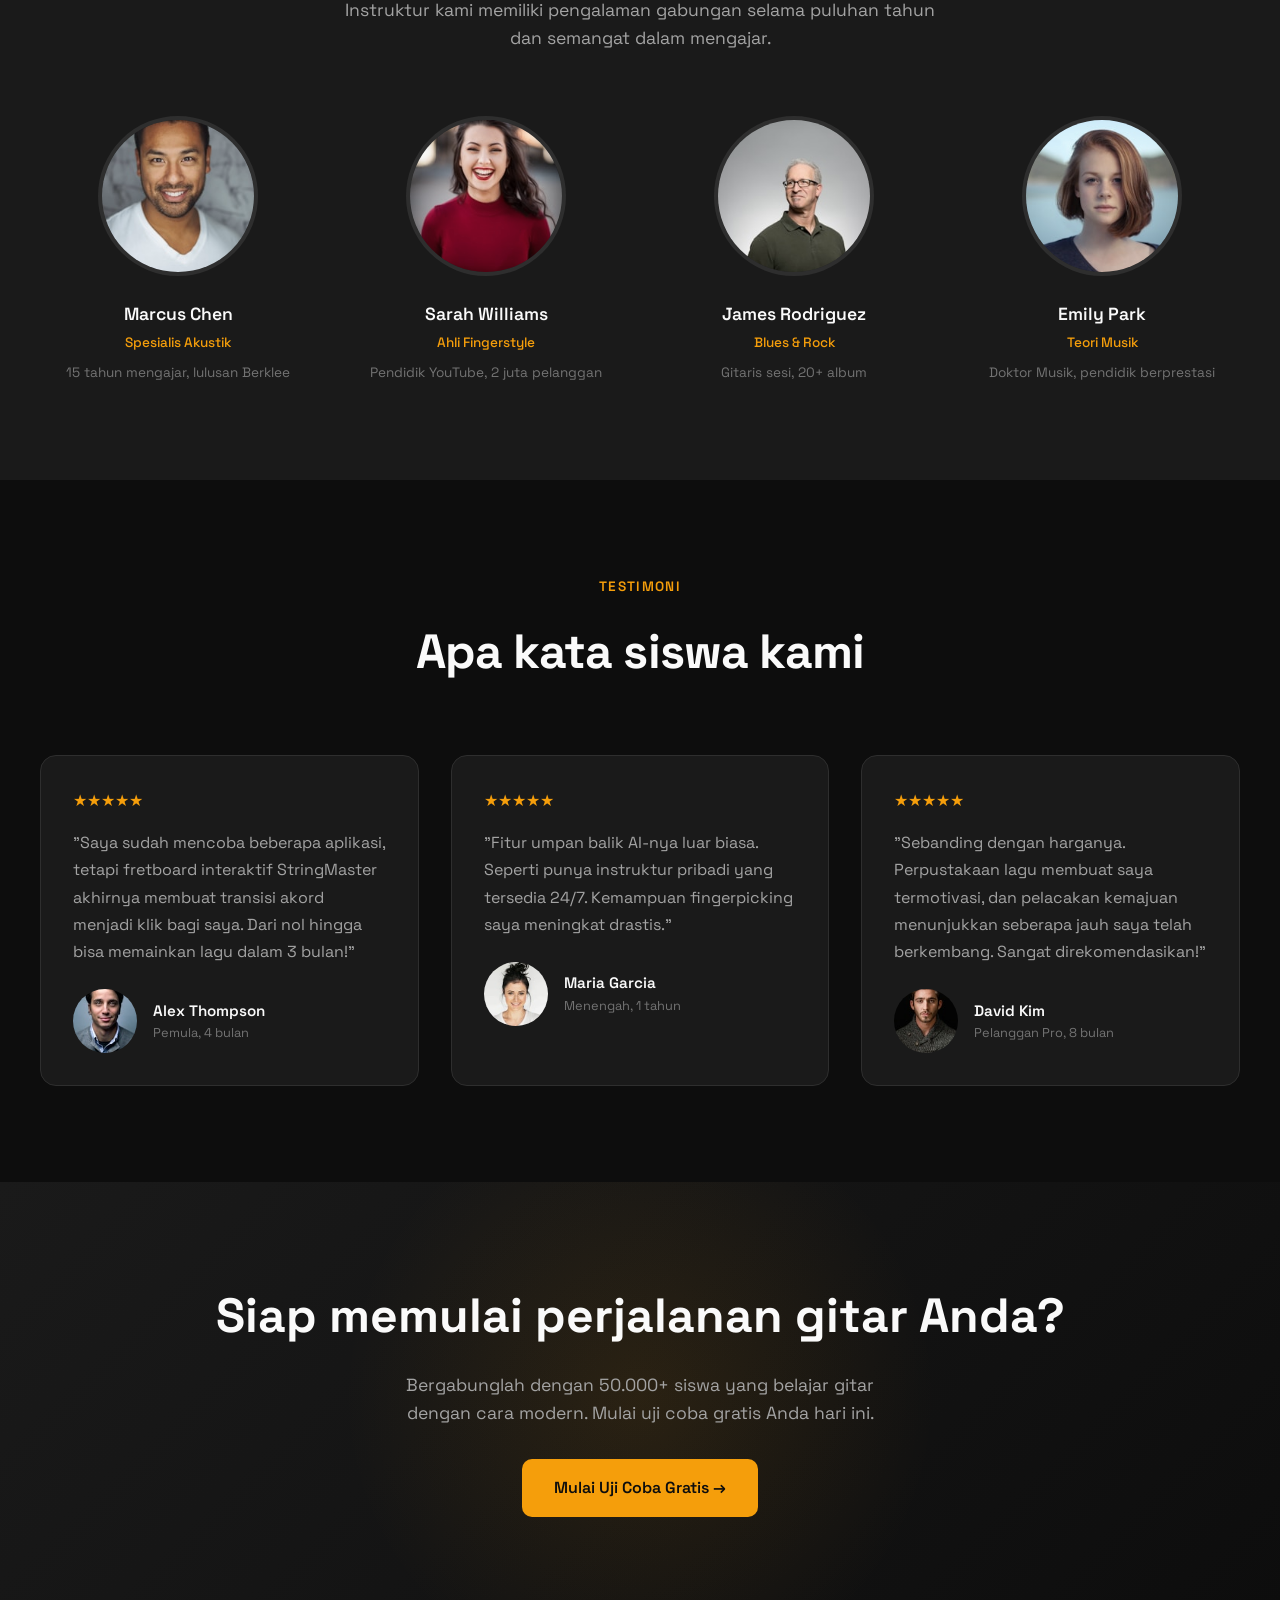
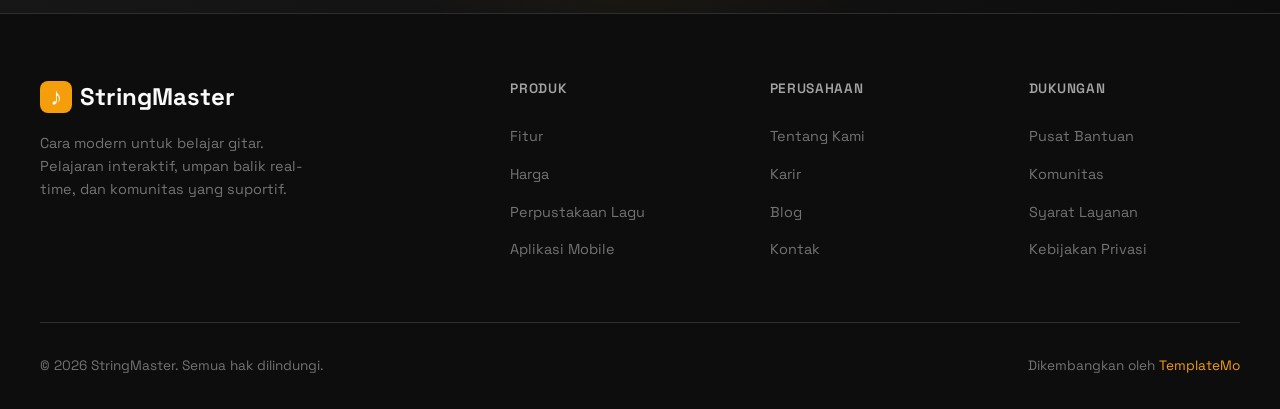
==== commit 83c8cdf9: "Update index.html" ====
--- a/index.html
+++ b/index.html
@@ -32,9 +32,9 @@
         <li><a href="#testimonials">Ulasan</a></li>
         <p id="userInfo">Belum login</p>
 
-<div id="authArea">
-  <button onclick="goLogin()" class="nav-cta">login</button>
-</div>
+ <div id="authArea">
+   <button onclick="goLogin()" class="nav-cta">Login</button>
+ </div>
       </ul>
       <a href="#pricing" class="nav-cta"><span>Mulai Uji Coba Gratis</span></a>
       <button class="mobile-menu-btn">☰</button>
